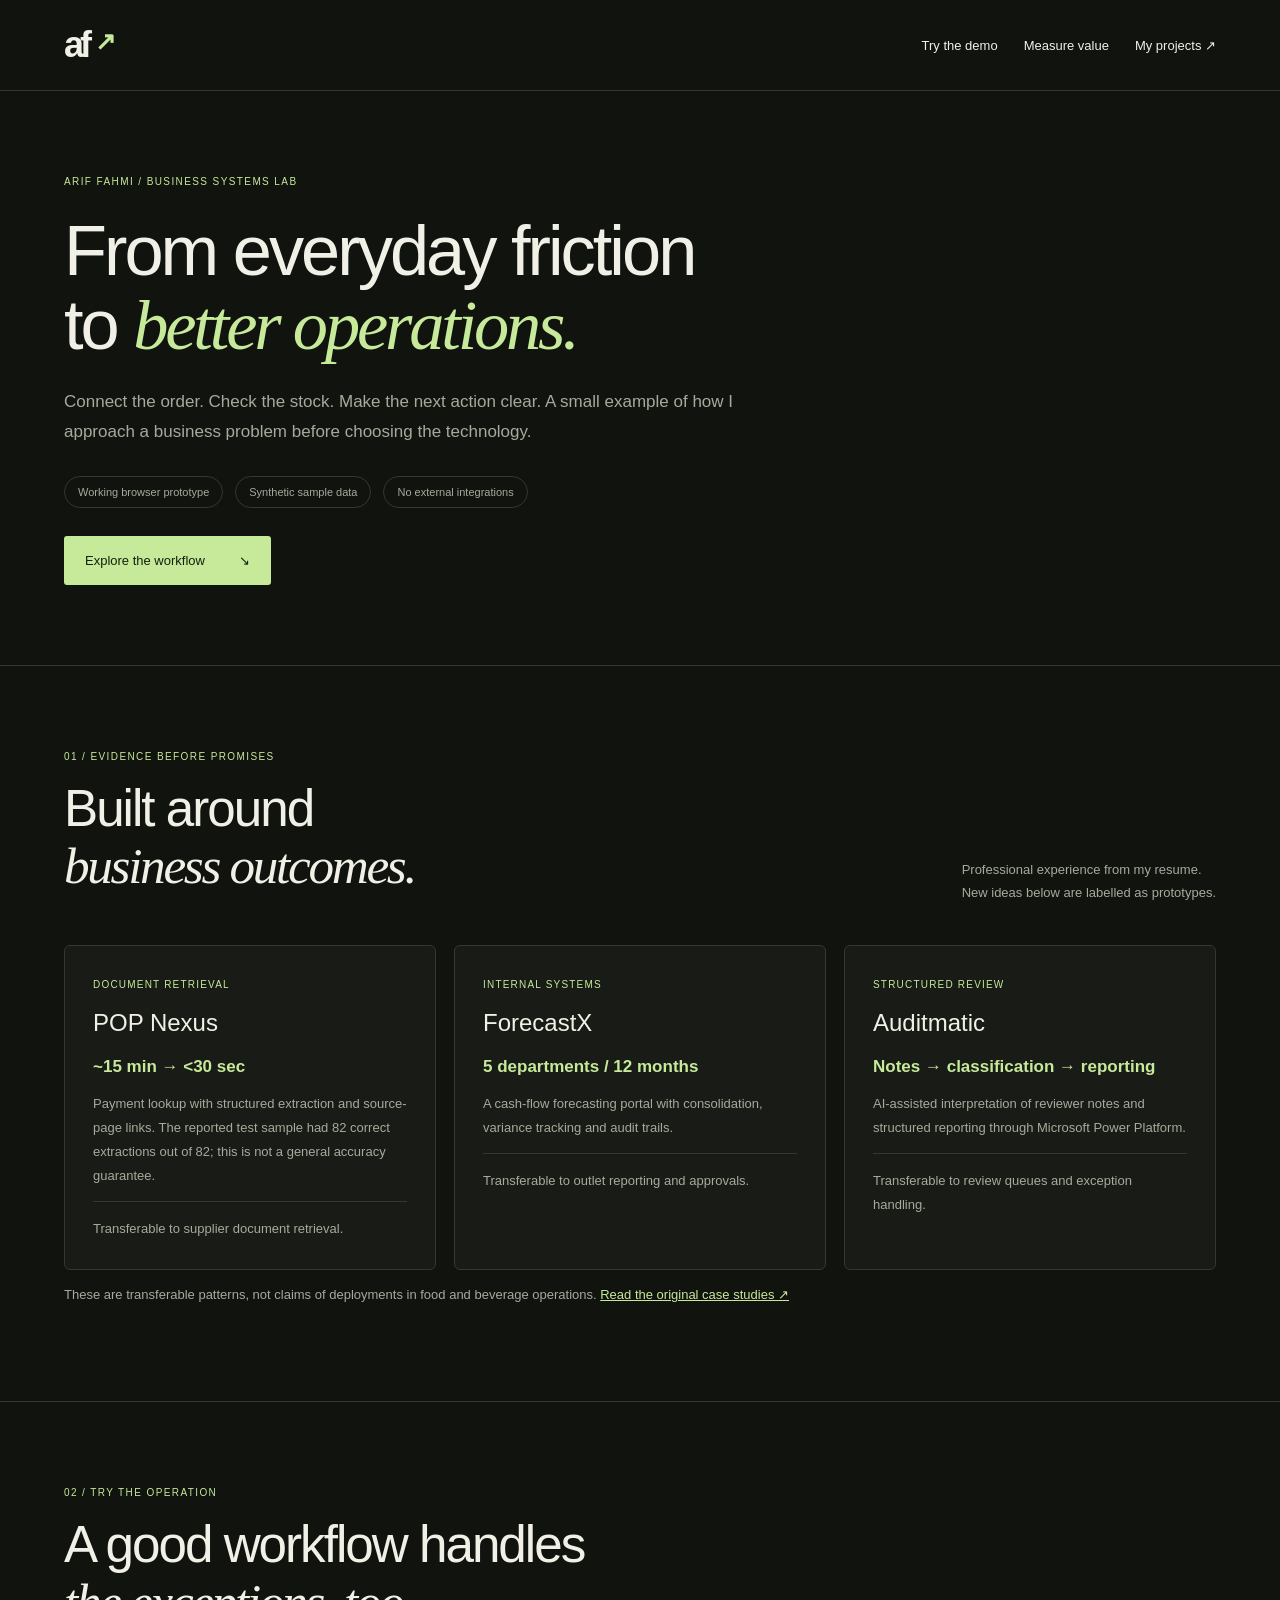
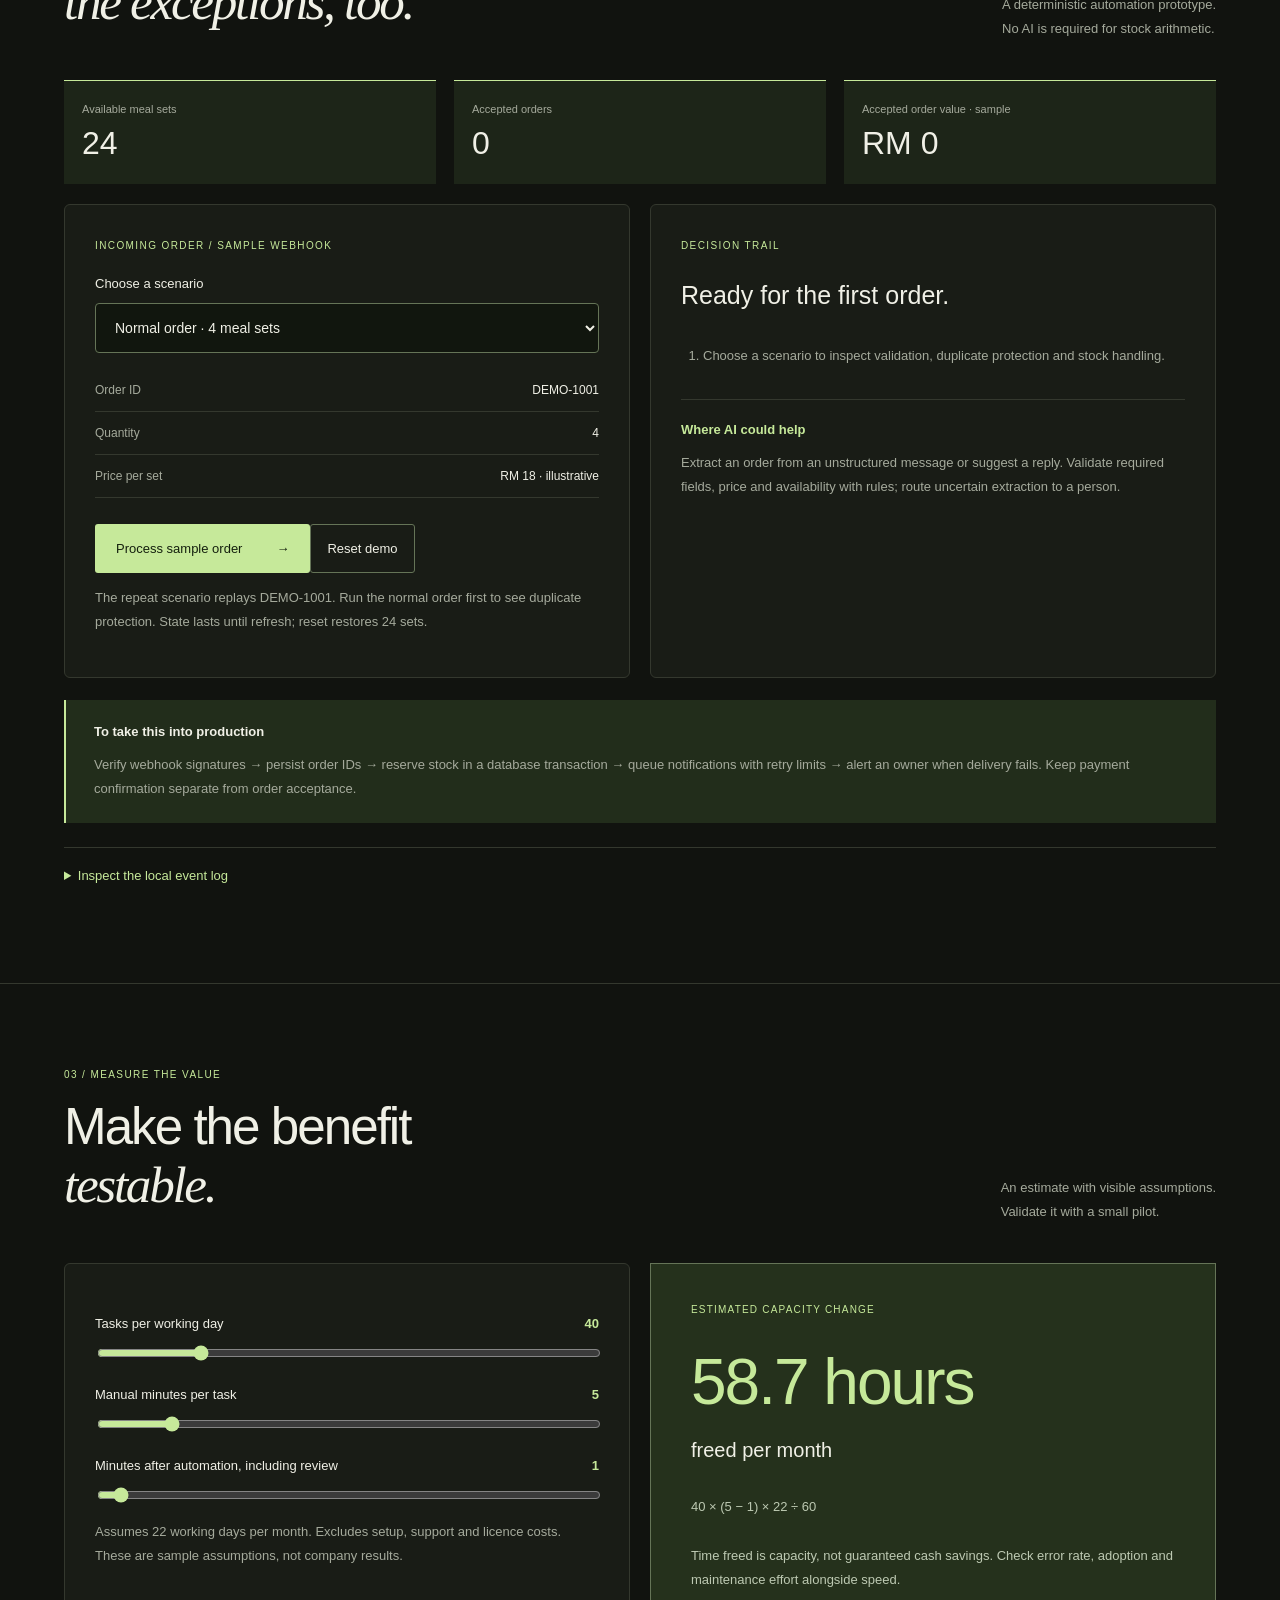
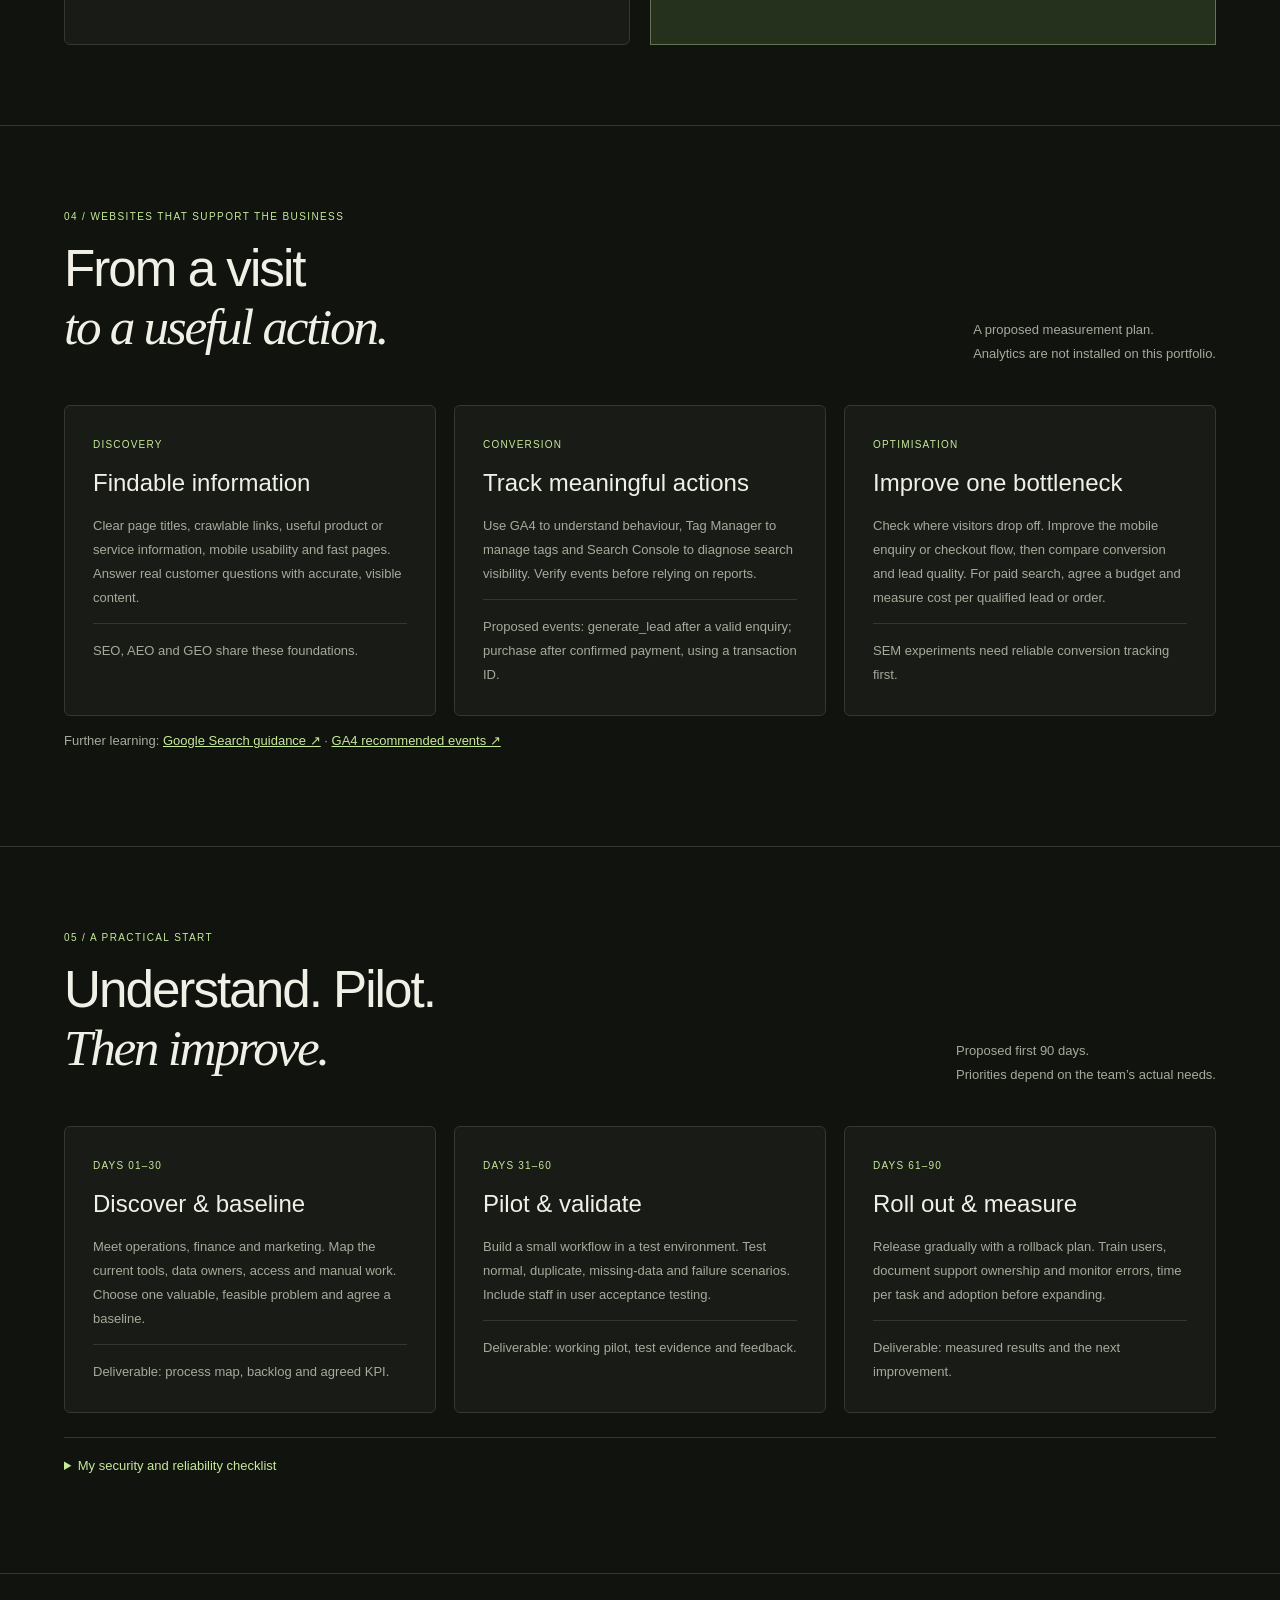
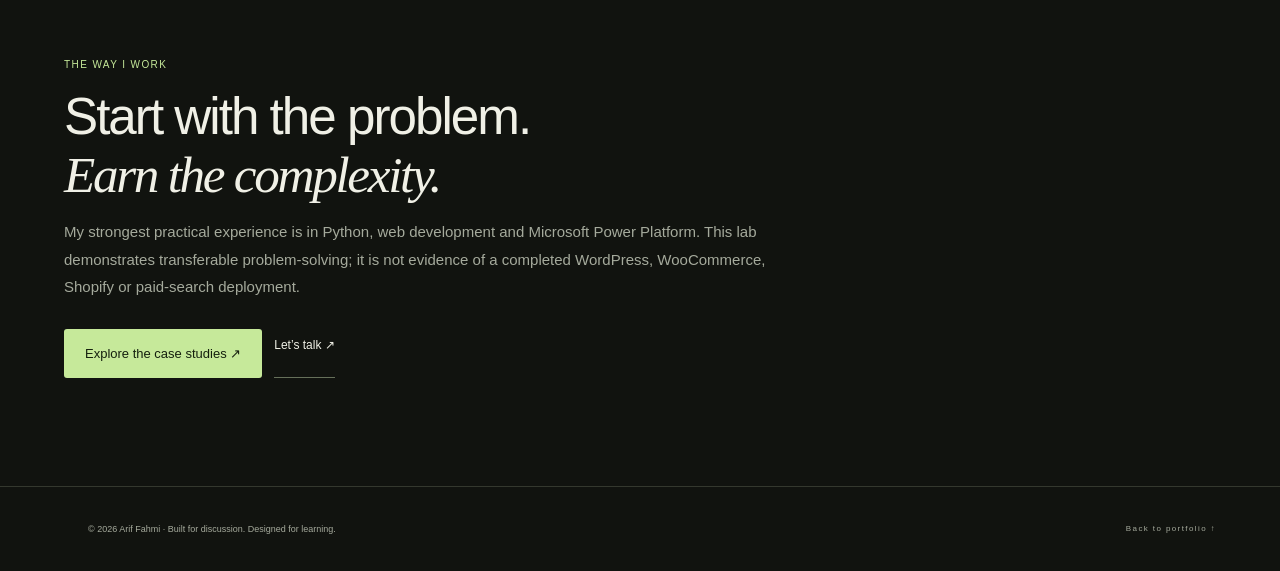
==== business.html @ a2419d07 "Add business systems lab and interview walkthrough Add a sample order-and-stock automation with dupl" ====
<!doctype html>
<html lang="en"><head><meta charset="utf-8"><meta name="viewport" content="width=device-width, initial-scale=1"><title>Business Systems Lab — Arif Fahmi</title><meta name="description" content="Explore Arif Fahmi’s approach to digital operations: an order automation prototype, measurable business value, website measurement and secure delivery."><meta name="theme-color" content="#11130f"><link rel="stylesheet" href="./styles.css"><link rel="stylesheet" href="./business.css"><script src="./business.js" defer></script></head>
<body class="business-page"><a class="skip-link" href="#main">Skip to content</a><header class="business-header"><a class="brand" href="./index.html" aria-label="Arif Fahmi portfolio">af<span>↗</span></a><nav aria-label="Business lab navigation"><a href="#demo">Try the demo</a><a href="#value">Measure value</a><a href="./index.html#work">My projects ↗</a></nav></header>
<main id="main"><section class="business-hero"><span class="eyebrow">ARIF FAHMI / BUSINESS SYSTEMS LAB</span><h1>From everyday friction<br>to <em>better operations.</em></h1><p>Connect the order. Check the stock. Make the next action clear. A small example of how I approach a business problem before choosing the technology.</p><div class="business-tags"><span>Working browser prototype</span><span>Synthetic sample data</span><span>No external integrations</span></div><a class="button primary" href="#demo">Explore the workflow <span>↘</span></a></section>
<section class="business-section" aria-labelledby="evidence-title"><div class="section-heading"><div><span class="eyebrow">01 / EVIDENCE BEFORE PROMISES</span><h2 id="evidence-title">Built around<br><em>business outcomes.</em></h2></div><p>Professional experience from my resume.<br>New ideas below are labelled as prototypes.</p></div><div class="evidence-grid"><article><span>DOCUMENT RETRIEVAL</span><h3>POP Nexus</h3><strong>~15 min → &lt;30 sec</strong><p>Payment lookup with structured extraction and source-page links. The reported test sample had 82 correct extractions out of 82; this is not a general accuracy guarantee.</p><small>Transferable to supplier document retrieval.</small></article><article><span>INTERNAL SYSTEMS</span><h3>ForecastX</h3><strong>5 departments / 12 months</strong><p>A cash-flow forecasting portal with consolidation, variance tracking and audit trails.</p><small>Transferable to outlet reporting and approvals.</small></article><article><span>STRUCTURED REVIEW</span><h3>Auditmatic</h3><strong>Notes → classification → reporting</strong><p>AI-assisted interpretation of reviewer notes and structured reporting through Microsoft Power Platform.</p><small>Transferable to review queues and exception handling.</small></article></div><p class="business-note">These are transferable patterns, not claims of deployments in food and beverage operations. <a href="./index.html#work">Read the original case studies ↗</a></p></section>
<section id="demo" class="business-section" aria-labelledby="demo-title"><div class="section-heading"><div><span class="eyebrow">02 / TRY THE OPERATION</span><h2 id="demo-title">A good workflow handles<br><em>the exceptions, too.</em></h2></div><p>A deterministic automation prototype.<br>No AI is required for stock arithmetic.</p></div><div class="ops-metrics"><div><span>Available meal sets</span><strong id="stock-count">24</strong></div><div><span>Accepted orders</span><strong id="order-count">0</strong></div><div><span>Accepted order value · sample</span><strong id="order-value">RM 0</strong></div></div>
<div class="ops-layout"><div class="ops-panel"><span class="eyebrow">INCOMING ORDER / SAMPLE WEBHOOK</span><label for="scenario">Choose a scenario</label><select id="scenario"><option value="standard">Normal order · 4 meal sets</option><option value="large">Insufficient stock · 30 meal sets</option><option value="repeat">Repeat the normal order · same order ID</option></select><dl class="order-preview"><div><dt>Order ID</dt><dd id="sample-id">DEMO-1001</dd></div><div><dt>Quantity</dt><dd id="sample-qty">4</dd></div><div><dt>Price per set</dt><dd>RM 18 · illustrative</dd></div></dl><button id="process-order" class="button primary">Process sample order <span>→</span></button><button id="reset-ops" class="secondary">Reset demo</button><p class="business-note">The repeat scenario replays DEMO-1001. Run the normal order first to see duplicate protection. State lasts until refresh; reset restores 24 sets.</p></div>
<div class="ops-panel"><span class="eyebrow">DECISION TRAIL</span><h3 id="ops-result" role="status">Ready for the first order.</h3><ol id="ops-log"><li>Choose a scenario to inspect validation, duplicate protection and stock handling.</li></ol><div class="ops-next"><strong>Where AI could help</strong><p>Extract an order from an unstructured message or suggest a reply. Validate required fields, price and availability with rules; route uncertain extraction to a person.</p></div></div></div><div class="production-strip"><b>To take this into production</b><p>Verify webhook signatures → persist order IDs → reserve stock in a database transaction → queue notifications with retry limits → alert an owner when delivery fails. Keep payment confirmation separate from order acceptance.</p></div>
<details class="business-details"><summary>Inspect the local event log</summary><p>These are custom demo events held in memory, not GA4 events. Nothing is sent to Google, a store or a customer.</p><pre id="event-log">No events yet.</pre></details></section>
<section class="business-section" id="value" aria-labelledby="value-title"><div class="section-heading"><div><span class="eyebrow">03 / MEASURE THE VALUE</span><h2 id="value-title">Make the benefit<br><em>testable.</em></h2></div><p>An estimate with visible assumptions.<br>Validate it with a small pilot.</p></div><div class="value-layout"><form id="value-form" class="ops-panel"><label for="tasks">Tasks per working day <output id="tasks-out">40</output></label><input id="tasks" type="range" min="1" max="200" value="40"><label for="before">Manual minutes per task <output id="before-out">5</output></label><input id="before" type="range" min="1" max="30" value="5"><label for="after">Minutes after automation, including review <output id="after-out">1</output></label><input id="after" type="range" min="0" max="30" value="1"><p class="business-note">Assumes 22 working days per month. Excludes setup, support and licence costs. These are sample assumptions, not company results.</p></form><div class="value-result" aria-live="polite"><span>ESTIMATED CAPACITY CHANGE</span><strong id="hours-saved">58.7 hours</strong><h3 id="value-caption">freed per month</h3><p id="value-formula">40 × (5 − 1) × 22 ÷ 60</p><p>Time freed is capacity, not guaranteed cash savings. Check error rate, adoption and maintenance effort alongside speed.</p></div></div></section>
<section class="business-section" aria-labelledby="web-title"><div class="section-heading"><div><span class="eyebrow">04 / WEBSITES THAT SUPPORT THE BUSINESS</span><h2 id="web-title">From a visit<br><em>to a useful action.</em></h2></div><p>A proposed measurement plan.<br>Analytics are not installed on this portfolio.</p></div><div class="evidence-grid"><article><span>DISCOVERY</span><h3>Findable information</h3><p>Clear page titles, crawlable links, useful product or service information, mobile usability and fast pages. Answer real customer questions with accurate, visible content.</p><small>SEO, AEO and GEO share these foundations.</small></article><article><span>CONVERSION</span><h3>Track meaningful actions</h3><p>Use GA4 to understand behaviour, Tag Manager to manage tags and Search Console to diagnose search visibility. Verify events before relying on reports.</p><small>Proposed events: generate_lead after a valid enquiry; purchase after confirmed payment, using a transaction ID.</small></article><article><span>OPTIMISATION</span><h3>Improve one bottleneck</h3><p>Check where visitors drop off. Improve the mobile enquiry or checkout flow, then compare conversion and lead quality. For paid search, agree a budget and measure cost per qualified lead or order.</p><small>SEM experiments need reliable conversion tracking first.</small></article></div><p class="business-note">Further learning: <a href="https://developers.google.com/search/docs/fundamentals/ai-optimization-guide" target="_blank" rel="noopener noreferrer">Google Search guidance ↗</a> · <a href="https://support.google.com/analytics/answer/9267735" target="_blank" rel="noopener noreferrer">GA4 recommended events ↗</a></p></section>
<section class="business-section" aria-labelledby="delivery-title"><div class="section-heading"><div><span class="eyebrow">05 / A PRACTICAL START</span><h2 id="delivery-title">Understand. Pilot.<br><em>Then improve.</em></h2></div><p>Proposed first 90 days.<br>Priorities depend on the team’s actual needs.</p></div><div class="evidence-grid roadmap"><article><span>DAYS 01–30</span><h3>Discover & baseline</h3><p>Meet operations, finance and marketing. Map the current tools, data owners, access and manual work. Choose one valuable, feasible problem and agree a baseline.</p><small>Deliverable: process map, backlog and agreed KPI.</small></article><article><span>DAYS 31–60</span><h3>Pilot & validate</h3><p>Build a small workflow in a test environment. Test normal, duplicate, missing-data and failure scenarios. Include staff in user acceptance testing.</p><small>Deliverable: working pilot, test evidence and feedback.</small></article><article><span>DAYS 61–90</span><h3>Roll out & measure</h3><p>Release gradually with a rollback plan. Train users, document support ownership and monitor errors, time per task and adoption before expanding.</p><small>Deliverable: measured results and the next improvement.</small></article></div><details class="business-details"><summary>My security and reliability checklist</summary><p>Least-privilege roles, MFA where supported, secrets kept on the server, input validation and minimal personal data collection. Define backup ownership and test restoration. Use staging, audit logs, monitoring, retry limits and a documented manual fallback.</p><p>This is a delivery approach; the browser prototype does not implement authentication, a live database, backups or an external notification service.</p></details></section>
<section class="business-section business-close"><span class="eyebrow">THE WAY I WORK</span><h2>Start with the problem.<br><em>Earn the complexity.</em></h2><p>My strongest practical experience is in Python, web development and Microsoft Power Platform. This lab demonstrates transferable problem-solving; it is not evidence of a completed WordPress, WooCommerce, Shopify or paid-search deployment.</p><div class="business-tags"><a class="button primary" href="./index.html#work">Explore the case studies ↗</a><a class="text-link" href="mailto:farif1280@gmail.com">Let’s talk ↗</a></div></section></main><footer><p>© 2026 Arif Fahmi · Built for discussion. Designed for learning.</p><a href="./index.html">Back to portfolio ↑</a></footer><noscript><p class="business-note">Enable JavaScript to run the sample order automation and savings calculator. All project evidence and delivery plans remain readable.</p></noscript></body></html>
---- styles.css ----
:root{--bg:#11130f;--panel:#191c16;--ink:#f0f0e6;--muted:#a5aa9c;--line:#34382e;--accent:#c6e99a;--serif:Georgia,'Times New Roman',serif;--sans:Arial,Helvetica,sans-serif}*{box-sizing:border-box}html{scroll-behavior:smooth;scroll-padding-top:100px}body{margin:0;background:var(--bg);color:var(--ink);font-family:var(--sans);-webkit-font-smoothing:antialiased}body.modal-open{overflow:hidden}::selection{background:var(--accent);color:var(--bg)}button,a{-webkit-tap-highlight-color:transparent}a{color:inherit;text-decoration:none}button{font:inherit;cursor:pointer}button:disabled{cursor:wait}button:focus-visible,a:focus-visible{outline:2px solid var(--accent);outline-offset:6px}button{color:inherit}button,a{touch-action:manipulation}.skip-link{position:fixed;top:-80px;left:20px;background:var(--accent);color:var(--bg);padding:15px;z-index:100}.skip-link:focus{top:12px}.reading-progress{position:fixed;left:0;top:0;height:2px;width:0;background:var(--accent);z-index:50}.header{height:94px;max-width:1600px;margin:auto;padding:0 5%;display:flex;align-items:center;justify-content:space-between;border-bottom:1px solid var(--line);position:relative;z-index:20;background:var(--bg)}.brand{font-size:36px;font-weight:800;letter-spacing:-4px;display:inline-flex;align-items:center}.brand span{font-size:25px;color:var(--accent);letter-spacing:-1px;padding:0 0 8px 7px}.desktop-nav{display:flex;gap:37px;margin-left:48px;font-size:13px}.desktop-nav a{color:#c7cabc;transition:color .2s}.desktop-nav a:hover{color:var(--accent)}.desktop-nav span{font-size:9px;vertical-align:super;margin-left:3px;color:var(--accent)}.header-contact{font-size:13px;border:1px solid #555b4c;border-radius:30px;padding:13px 20px}.header-contact span{margin-left:20px}.menu-toggle,.mobile-nav{display:none}.hero{position:relative;max-width:1600px;margin:auto;min-height:790px;overflow:hidden;padding:30px 5% 0}.hero-top{display:flex;justify-content:space-between;position:relative;z-index:2}.eyebrow,.edition,.hero-bottom,.orbit-caption,.orbit-label,.timeline-date,.demo-header,.demo-disclaimer,.work-note,.location,footer>a:last-child,.work-count{font-family:var(--sans);font-size:10px;font-weight:500;letter-spacing:1.4px;line-height:1.6}.eyebrow{color:var(--accent);display:inline-flex;align-items:center;gap:9px}.status-dot{display:inline-block;width:6px;height:6px;flex-shrink:0;border-radius:50%;background:var(--accent);box-shadow:0 0 10px #c6e99a55}.edition{color:var(--muted)}.hero-copy{position:relative;padding:67px 0 81px;z-index:2;width:60%;pointer-events:none}.hero-copy a{pointer-events:auto}.intro{font-size:15px;color:#c9cdbf;margin:0 0 24px}.hero h1{font-size:clamp(66px,7.6vw,112px);line-height:.98;letter-spacing:-6.5px;font-weight:500;margin:0}h1 em,h2 em{font-family:var(--serif);font-weight:400;letter-spacing:-.045em}h1 em{color:var(--accent)}.title-dot{color:var(--accent)}.hero-description{max-width:340px;color:var(--muted);font-size:15px;line-height:1.8;margin:27px 0 28px}.hero-actions{display:flex;align-items:center;gap:26px}.button{display:inline-flex;justify-content:space-between;align-items:center;gap:34px;border-radius:3px;padding:17px 21px;font-size:13px;border:0;font-weight:500;transition:background .2s,transform .2s}.primary{background:var(--accent);color:#15200e}.primary:hover{background:#d9f9b2;transform:translateY(-2px)}.text-link{font-size:12px;padding:9px 0;border-bottom:1px solid #66705a;display:inline-flex;gap:15px}.text-link:hover{color:var(--accent)}.orbital-stage{position:absolute;top:90px;right:-4%;width:65%;height:650px;z-index:1;background:radial-gradient(ellipse at 57% 49%,#86a25a0d 0%,transparent 64%)}#orbital{width:100%;height:100%;display:block}.orbit-label{position:absolute;font-size:8px;letter-spacing:1.4px;padding:7px 10px;color:#b7c6a4;background:#11130fd9;border:1px solid #48523d;border-radius:2px;display:flex;gap:8px;align-items:center}.orbit-label i{width:4px;height:4px;border-radius:50%;background:var(--accent)}.label-one{top:26%;right:19%}.label-two{bottom:20%;left:22%}.orbital-cross{position:absolute;color:#5d6d4d;font-size:20px;font-weight:300}.cross-one{right:21%;bottom:26%}.cross-two{left:26%;top:15%}.orbit-caption{position:absolute;bottom:36px;right:17%;color:#747d6a;display:flex;gap:40px;font-size:8px}.hero-bottom{position:relative;z-index:2;border-top:1px solid var(--line);padding:23px 0;display:flex;align-items:center;justify-content:space-between;color:var(--muted);font-size:9px;letter-spacing:1.1px}.hero-bottom a{color:var(--ink)}.hero-bottom a span{margin-left:12px;color:var(--accent)}.small-arrow{color:var(--accent);padding-left:13px}.credibility{border-block:1px solid var(--line);background:#191c15;display:grid;grid-template-columns:1fr 1.1fr 1.2fr 1fr;align-items:center;gap:40px;padding:33px 5%;max-width:1600px;margin:auto}.credibility p{font-size:12px;line-height:1.7;margin:0;color:#e4e8da}.credibility p span{color:var(--muted)}.credibility strong{font-size:24px;letter-spacing:-.9px;font-weight:500;display:block}.credibility small{font-size:14px;color:var(--accent)}.credibility div>span{display:block;font-size:10px;color:var(--muted);margin-top:10px}.section{max-width:1600px;margin:auto;padding:110px 5%}.section-heading{display:flex;align-items:flex-end;justify-content:space-between;margin-bottom:39px}.section h2{font-size:clamp(44px,4.5vw,65px);font-weight:400;letter-spacing:-2.8px;line-height:1.08;margin:24px 0 0}.section-heading p{color:var(--muted);font-size:13px;line-height:1.8;max-width:350px;margin-bottom:5px}.work-toolbar{display:flex;align-items:center;justify-content:space-between;margin:0 0 28px}.filters{display:flex;gap:8px;flex-wrap:wrap}.filters button{font-size:11px;color:var(--muted);padding:10px 17px;background:transparent;border:1px solid var(--line);border-radius:30px;transition:background .2s}.filters button:hover{border-color:var(--accent);color:var(--ink)}.filters button.active{background:var(--ink);color:var(--bg);border-color:var(--ink)}.filters button span{font-size:9px;margin-left:8px}.work-count{color:var(--muted);font-size:9px}.project-grid{display:grid;grid-template-columns:repeat(3,minmax(0,1fr));gap:44px 25px}.project-card{border:0;padding:0;background:transparent;text-align:left;width:100%;display:block;transition:transform .3s}.project-card:hover{transform:translateY(-5px)}.project-visual{position:relative;height:265px;overflow:hidden;background:#222a1c;border:1px solid #39412e;border-radius:5px}.project-card:hover .project-visual{border-color:#839965}.visual-topline{position:absolute;top:18px;left:18px;right:18px;display:flex;justify-content:space-between;align-items:center;z-index:1;color:#89977b;font-size:7px;letter-spacing:1.5px}.visual-topline span:last-child{font-size:14px}.visual-caption{position:absolute;bottom:14px;left:18px;right:18px;font-size:7px;color:#7f8a71;letter-spacing:1px;display:flex;justify-content:space-between}.project-meta{display:flex;justify-content:space-between;font-size:8px;letter-spacing:1.2px;color:var(--muted);margin-top:21px}.project-title-row{display:flex;justify-content:space-between;align-items:center}.project-title-row h3{font-size:26px;letter-spacing:-.9px;font-weight:400;margin:12px 0 7px}.project-title-row>span{border:1px solid var(--line);width:30px;height:30px;display:grid;place-items:center;border-radius:50%;font-size:16px;transition:all .2s}.project-card:hover .project-title-row>span{background:var(--accent);color:var(--bg);border-color:var(--accent)}.project-card p{color:var(--muted);font-size:12px;line-height:1.6;margin:0}.project-tags{display:flex;gap:7px;flex-wrap:wrap;margin-top:15px}.project-tags span{border:1px solid var(--line);padding:5px 8px;font-size:8px;color:#bdc3b3;border-radius:3px}.work-note{font-size:9px;letter-spacing:.2px;color:#919887;line-height:1.8;margin:32px 0 0;max-width:730px}.nexus-art{position:absolute;inset:45px 23px 33px;display:flex;flex-direction:column;justify-content:center;transform:rotate(-5deg);transition:transform .4s}.project-card:hover .nexus-art{transform:rotate(0)}.search-chip{background:#323d29;color:#e3edcf;font-size:10px;padding:15px;border:1px solid #596647;box-shadow:0 12px 40px #0004;border-radius:4px;position:relative;z-index:2}.search-chip span{float:right;color:var(--accent)}.document-stack{height:88px;margin:9px 20px 0;background:#c7d4b2;color:#293321;padding:15px;border-radius:3px;box-shadow:7px 7px 0 #566645,14px 14px 0 #3a482f;font-size:8px}.document-stack b{font-size:12px;display:block;margin:0 0 13px}.document-lines{display:flex;gap:6px}.document-lines i{height:3px;background:#859574;display:block;width:30%}.found-badge{align-self:flex-end;background:var(--accent);color:#26331c;border-radius:20px;font-size:8px;padding:8px 11px;position:relative;z-index:2;margin:4px 4px 0}.visual-forecast{background:#24262e;border-color:#3a3e48}.visual-forecast .visual-topline,.visual-forecast .visual-caption{color:#a1a9bd}.forecast-art{position:absolute;inset:57px 24px 40px;border:1px solid #4b5165;background:#282d38;border-radius:5px;padding:17px;transform:rotate(3deg);box-shadow:0 18px 30px #0004}.chart-heading{display:flex;justify-content:space-between;align-items:center;color:#d0d8ea;font-size:9px}.chart-heading b{font-size:22px;font-weight:400}.chart-heading span{color:#b4c3eb;font-size:7px;background:#3b455c;padding:5px}.chart{width:100%;height:85px;margin-top:9px;overflow:visible}.chart-grid{stroke:#485066;stroke-width:.6}.chart-line{stroke:#b4c6f6;stroke-width:2;fill:none;stroke-dasharray:400;stroke-dashoffset:0}.chart-area{fill:#9bb6f219}.chart-axis{display:flex;justify-content:space-between;color:#9ca7bc;font-size:6px;letter-spacing:1px}.visual-audit{background:#30271e;border-color:#4a3d30}.visual-audit .visual-topline,.visual-audit .visual-caption{color:#bcaa91}.audit-art{position:absolute;inset:58px 30px 38px;border:1px solid #705b42;border-radius:4px;transform:rotate(-3deg);background:#3b3024;padding:16px;box-shadow:0 18px 30px #0004}.audit-art>span{font-size:8px;color:#c3ad8e;letter-spacing:1px}.audit-item{display:flex;align-items:center;justify-content:space-between;border-bottom:1px solid #65533e;font-size:8px;padding:12px 0;color:#e2cdb1}.audit-item:last-child{border-bottom:0}.audit-item b{font-weight:400;font-size:7px;color:#c9e4a5;background:#465035;padding:5px}.visual-email{background:#1d2b2a;border-color:#304743}.email-art{position:absolute;inset:0;display:flex;align-items:center;justify-content:center;gap:15px}.email-art b{display:grid;place-items:center;width:64px;height:64px;background:#2e4541;border:1px solid #597c73;border-radius:12px;font-size:27px;font-weight:400;color:#bdddd0}.email-art>span{color:#7da793;font-size:20px}.email-art b:last-child{background:#8ba699;color:#1c3328}.visual-threat{background:#29232c;border-color:#45384d}.visual-threat .visual-topline,.visual-threat .visual-caption{color:#b49abe}.radar{position:absolute;inset:50%;width:150px;height:150px;margin:-75px;border:1px solid #786081;border-radius:50%;background:repeating-radial-gradient(circle,transparent 0 23px,#66516f66 24px 25px),linear-gradient(90deg,transparent 49.5%,#66516f88 50%,transparent 50.5%),linear-gradient(0deg,transparent 49.5%,#66516f88 50%,transparent 50.5%)}.radar:before{content:'';position:absolute;inset:0;border-radius:50%;background:conic-gradient(from 30deg,transparent 0 260deg,#bb91cf44 360deg);animation:radar 9s linear infinite}.radar i{position:absolute;width:6px;height:6px;border-radius:50%;background:#d2b3e2;box-shadow:0 0 14px #cca7df;top:28%;left:63%}.radar i:nth-child(2){top:64%;left:35%;width:4px;height:4px}.radar-label{position:absolute;right:25px;bottom:48px;background:#47354e;border:1px solid #81658e;padding:7px 10px;font-size:7px;color:#e0c4ec;border-radius:20px}.visual-lab{background:#282925;border-color:#44473b}.terminal-art{position:absolute;inset:58px 24px 38px;background:#171c14;border:1px solid #596348;border-radius:5px;padding:15px;transform:rotate(3deg);font-family:monospace;font-size:9px;line-height:2.1;color:#bac5a9;box-shadow:0 15px 30px #0004}.terminal-dots{letter-spacing:4px;color:#748362;font-size:8px;border-bottom:1px solid #39432e;padding-bottom:7px;margin-bottom:8px}.terminal-art b{font-weight:400;color:var(--accent)}.terminal-cursor{display:inline-block;background:var(--accent);width:6px;height:10px;vertical-align:middle}.about{border-block:1px solid var(--line);display:grid;grid-template-columns:1.1fr 1fr;gap:12%;background:linear-gradient(140deg,#191c15,transparent 70%)}.about-intro h2{margin-bottom:28px}.about-intro>p{max-width:430px;font-size:14px;line-height:1.9;color:var(--muted)}.about-intro .motto{font-family:var(--serif);font-size:29px;font-style:italic;color:var(--accent);margin:28px 0}.motto span{display:block;font:8px var(--sans);letter-spacing:1.7px;color:var(--muted);margin-top:7px}.about-detail{padding-top:12px}.timeline{border-left:1px solid #48503e;padding-left:27px}.timeline article{position:relative;padding-bottom:28px}.timeline article:last-child{padding-bottom:5px}.timeline article:before{content:'';position:absolute;top:5px;left:-31px;width:7px;height:7px;border-radius:50%;background:var(--accent);box-shadow:0 0 0 5px #1b1e17}.timeline-date{font-size:9px;color:var(--accent);letter-spacing:1.2px}.timeline h3{font-size:18px;letter-spacing:-.4px;font-weight:400;margin:10px 0}.timeline p{font-size:12px;color:var(--muted);line-height:1.8;margin:0}.timeline .timeline-description{font-size:11px;color:#89917e;margin-top:8px}.mini-stats{display:flex;gap:24px;margin-top:15px;color:var(--muted);font-size:9px}.mini-stats b{font-size:22px;font-weight:400;color:var(--ink);margin-right:6px}.skills-block{margin-top:28px;padding-top:25px;border-top:1px solid var(--line)}.skills-block .eyebrow{font-size:9px;color:var(--muted)}.skill-tags{display:flex;flex-wrap:wrap;gap:8px;margin-top:17px}.skill-tags span{font-size:11px;padding:9px 12px;border:1px solid #424a36;border-radius:3px;color:#c9d2bc}.playground{display:grid;grid-template-columns:1.2fr 1fr;gap:9%;align-items:center}.playground h2{font-size:clamp(42px,4vw,60px)}.playground-copy>p{font-size:13px;color:var(--muted);line-height:1.9;margin:25px 0}.demo-disclaimer{display:block;letter-spacing:.2px;font-size:9px;color:#929b86;margin-top:15px}.workflow-demo{border:1px solid #424b35;border-radius:6px;overflow:hidden;background:#191e15;box-shadow:0 30px 70px #0002}.demo-header{display:flex;justify-content:space-between;gap:10px;border-bottom:1px solid var(--line);padding:19px;font-size:8px;letter-spacing:1px;color:#b9c5aa}.demo-header>span:first-child{display:flex;align-items:center;gap:9px}.demo-header>span:last-child{color:#9cae88;font-size:7px}.flow-steps{padding:24px 27px}.flow-step{display:flex;gap:16px;align-items:center;transition:all .3s;border:1px solid #3d4732;background:#20271a;border-radius:4px;padding:17px}.step-icon{font-size:21px;color:#94a77f}.flow-step strong{font-size:12px;font-weight:400;display:block}.flow-step small{display:block;font-size:9px;color:#98a58a;margin-top:7px}.step-state{margin-left:auto;font-size:9px;color:#708160}.flow-connector{height:22px;margin-left:28px;border-left:1px dashed #60714e}.flow-step.running{border-color:var(--accent);box-shadow:0 0 18px #c6e99a18}.flow-step.complete .step-state{color:var(--accent);font-size:15px}.flow-step.complete{background:#2c3821}.demo-log{min-height:52px;border-top:1px solid var(--line);padding:18px 20px;font-size:10px;color:#b1c59d;background:#1c2317;line-height:1.6}.contact{background:var(--accent);color:#1b2814;padding-top:60px;padding-bottom:55px}.contact-top{display:flex;justify-content:space-between}.contact .eyebrow{color:#314822}.contact .status-dot{background:#3a6322}.contact .location{font-size:8px;color:#496633}.contact h2{font-size:clamp(46px,6.7vw,100px);letter-spacing:-5px;margin:46px 0 44px;line-height:1.04}.contact-bottom{border-top:1px solid #829c62;display:flex;justify-content:space-between;align-items:flex-end;padding-top:28px}.email-link{font-size:23px;letter-spacing:-.6px;display:block}.email-link span{margin-left:25px}.copy-email{padding:0;margin-top:14px;color:#405932;background:transparent;border:0;font-size:10px}.copy-email span{margin-left:10px}.copy-status{font-size:10px;display:inline;margin-left:12px}.social-links{display:flex;gap:30px;font-size:11px}.social-links a:hover{text-decoration:underline;text-underline-offset:5px}footer{max-width:1600px;margin:auto;padding:32px 5%;display:flex;justify-content:space-between;align-items:center;gap:20px}footer .brand{font-size:30px}footer p{font-size:9px;color:var(--muted);margin-right:auto;margin-left:24px}footer button{font-size:9px;background:transparent;color:var(--muted);border:1px solid var(--line);border-radius:25px;padding:9px 12px}footer button span{color:var(--accent);margin-left:10px}footer>a:last-child{font-size:8px;color:var(--muted);margin-left:20px}dialog{width:min(790px,calc(100% - 32px));max-height:88dvh;overflow:auto;border:1px solid #556047;border-radius:8px;background:#191d15;color:var(--ink);padding:30px 36px;box-shadow:0 30px 100px #0009}dialog::backdrop{background:#080b08d9;backdrop-filter:blur(8px)}.dialog-top{display:flex;justify-content:space-between;align-items:center;margin-bottom:30px}.dialog-top button{background:transparent;border:1px solid var(--line);border-radius:25px;padding:8px 14px;font-size:11px}.dialog-context{font-size:9px;letter-spacing:1.4px;color:var(--muted)}#dialog-title{font-size:50px;font-weight:400;letter-spacing:-2px;margin:12px 0 16px}.dialog-summary{font-size:16px;line-height:1.8;color:#bdc7af}.dialog-result{padding:20px 23px;background:#2c3920;border:1px solid #4c6039;border-radius:4px;margin:25px 0}.dialog-result strong{font-size:28px;font-weight:400;color:var(--accent);display:block}.dialog-result span{font-size:10px;color:#afc39a;display:block;margin-top:8px}.dialog-section{margin-top:25px}.dialog-section h3{font-size:10px;letter-spacing:1.4px;text-transform:uppercase;color:var(--accent)}.dialog-section p{font-size:13px;line-height:1.85;color:#b7c1ab}.dialog-note{font-size:10px;line-height:1.8;color:#929e85;margin-top:22px}.dialog-footer{margin-top:30px;padding-top:23px;border-top:1px solid var(--line);display:flex;justify-content:space-between;gap:20px;font-size:11px;line-height:1.8;color:var(--muted)}.dialog-footer a{color:var(--accent);white-space:nowrap}.noscript{padding:25px;color:var(--accent)}.reveal{opacity:0;transform:translateY(20px);transition:opacity .75s,transform .75s}.reveal.is-visible{opacity:1;transform:none}.reduce-motion *{animation:none!important;transition:none!important;scroll-behavior:auto!important}.reduce-motion{scroll-behavior:auto}.reduce-motion .reveal{opacity:1;transform:none}@keyframes radar{to{transform:rotate(360deg)}}
@media(min-width:1601px){.hero h1{font-size:120px}.hero{min-height:850px}.orbital-stage{height:700px}.hero-copy{padding-bottom:100px}}
@media(max-width:1100px){.hero{min-height:auto}.hero-copy{width:64%;padding-top:65px}.hero h1{letter-spacing:-5px;font-size:88px}.orbital-stage{right:-15%;top:110px;width:75%;height:570px}.label-two{left:35%;bottom:16%}.label-one{right:25%}.orbit-caption{right:26%;bottom:30px;gap:20px}.hero-bottom{font-size:8px}.hero-bottom>span:nth-child(2){display:none}.credibility{gap:25px}.credibility strong{font-size:21px}.project-visual{height:230px}.project-grid{gap:36px 18px}.nexus-art{inset:40px 16px 30px}.forecast-art{inset:50px 16px 30px;padding:13px}.audit-art{inset:46px 19px 29px;padding:12px}.terminal-art{inset:50px 14px 30px;font-size:8px}.section{padding-top:85px;padding-bottom:85px}.about{gap:7%}.playground{gap:6%}.flow-steps{padding:22px 18px}.flow-step{padding:14px 12px;gap:10px}.contact h2{letter-spacing:-3.5px}.contact{padding-top:55px;padding-bottom:45px}}
@media(max-width:760px){html{scroll-padding-top:25px}.header{height:76px;padding-inline:6%}.desktop-nav,.header-contact{display:none}.menu-toggle{display:flex;gap:22px;background:transparent;border:1px solid var(--line);padding:10px 16px;border-radius:30px;font-size:11px;align-items:center}.menu-toggle span{color:var(--accent);font-size:17px}.mobile-nav:not([hidden]){display:flex;position:absolute;top:76px;width:100%;z-index:30;background:#1d2317;flex-direction:column;padding:20px 6%;border-bottom:1px solid var(--line);gap:0}.mobile-nav a{padding:15px 0;font-size:18px;border-bottom:1px solid #343d2b}.hero{padding:25px 6% 0}.hero-top .eyebrow{font-size:7px;letter-spacing:1px}.edition{font-size:7px}.hero-copy{width:100%;padding:42px 0 0}.intro{font-size:13px;margin-bottom:22px}.hero h1{font-size:clamp(63px,13.6vw,95px);letter-spacing:-4px;line-height:1.01}.hero-description{font-size:13px;width:80%;max-width:320px;margin-top:23px;margin-bottom:25px}.hero-actions{gap:22px}.button{font-size:11px;padding:16px 17px;gap:26px}.text-link{font-size:10px;gap:10px}.orbital-stage{position:relative;top:auto;right:auto;margin:-45px -22% -20px 10%;width:112%;height:370px;pointer-events:none}.orbit-label{font-size:6px;padding:6px 8px}.label-one{top:28%;right:22%}.label-two{bottom:23%;left:15%}.orbit-caption{font-size:6px;right:25%;bottom:30px}.cross-one{bottom:21%;right:22%}.hero-bottom{padding:20px 0;font-size:7px;letter-spacing:.7px;gap:15px}.hero-bottom a span{margin-left:6px}.credibility{grid-template-columns:1fr 1fr;padding:29px 6%;gap:30px 20px}.credibility p{font-size:11px}.credibility strong{font-size:22px}.credibility div>span{font-size:9px;line-height:1.6;margin-top:7px}.section{padding:65px 6%}.section-heading{display:block;margin-bottom:26px}.section h2{font-size:43px;letter-spacing:-2px;margin-top:17px}.eyebrow{font-size:8px;letter-spacing:1.2px}.section-heading p{font-size:12px;margin-top:22px}.work-toolbar{align-items:flex-end;gap:12px}.filters{gap:6px}.filters button{font-size:9px;padding:9px 12px}.work-count{display:none}.project-grid{grid-template-columns:repeat(2,minmax(0,1fr));gap:30px 16px}.project-visual{height:220px}.project-title-row h3{font-size:21px}.project-meta{font-size:6px;letter-spacing:.5px;margin-top:16px}.project-card p{font-size:10px}.project-tags span{font-size:7px;padding:4px 6px}.project-tags{gap:4px;margin-top:12px}.project-title-row>span{width:25px;height:25px;font-size:14px}.work-note{font-size:8px;margin-top:25px}.about{display:block}.about-intro>p{font-size:13px;max-width:none}.about-detail{margin-top:45px}.timeline h3{font-size:17px}.mini-stats{gap:30px}.skills-block{margin-top:25px}.skill-tags span{font-size:10px;padding:9px 11px}.playground{display:block}.playground-copy>p{font-size:12px}.workflow-demo{margin-top:32px}.flow-steps{padding:24px}.flow-step{padding:18px;gap:15px}.flow-step strong{font-size:12px}.demo-header{font-size:8px}.demo-disclaimer{font-size:8px}.contact-top .location{display:none}.contact h2{font-size:clamp(41px,8.7vw,62px);letter-spacing:-2.5px;line-height:1.13;margin:30px 0}.contact-bottom{display:block;padding-top:23px}.email-link{font-size:21px}.social-links{margin-top:30px;gap:27px;font-size:10px}.contact{padding-top:38px;padding-bottom:38px}.copy-email{font-size:9px}footer{padding:25px 6%;flex-wrap:wrap;gap:18px}footer p{margin-left:10px;font-size:8px}footer button{font-size:8px}footer>a:last-child{margin-left:auto;font-size:7px}dialog{padding:24px 22px}.dialog-top{margin-bottom:25px}#dialog-title{font-size:39px}.dialog-summary{font-size:14px}.dialog-result strong{font-size:24px}.dialog-footer{display:block;font-size:10px}.dialog-footer a{display:block;margin-top:12px}.dialog-section p{font-size:12px}}
@media(max-width:480px){.project-grid{grid-template-columns:1fr;gap:33px}.project-visual{height:280px}.project-meta{font-size:8px;letter-spacing:.8px}.project-title-row h3{font-size:26px}.project-card p{font-size:12px}.project-tags span{font-size:8px;padding:5px 8px}.nexus-art{inset:55px 30px 40px}.forecast-art{inset:58px 28px 40px;padding:18px}.chart{height:92px}.audit-art{inset:60px 34px 40px;padding:17px}.audit-item{padding:13px 0;font-size:9px}.terminal-art{inset:58px 30px 40px;font-size:10px;padding:18px}.visual-topline{font-size:8px}.visual-caption{font-size:8px}.project-title-row>span{width:30px;height:30px}.hero-actions{gap:18px}.hero h1{font-size:64px}.orbital-stage{height:340px;margin-top:-25px}.hero-top .eyebrow{font-size:6.5px;letter-spacing:.75px}.edition{font-size:6px}.hero-bottom{font-size:6.5px}.section h2{font-size:40px}.contact h2{font-size:41px}.email-link{font-size:20px}footer p{max-width:210px;line-height:1.8;margin-right:0}}
@media(prefers-reduced-motion:reduce){html{scroll-behavior:auto}*,*:before,*:after{animation:none!important;transition:none!important}.reveal{opacity:1;transform:none}}
/* Intelligence lab and project extensions */
.signal-lab{border-top:1px solid var(--line);background:radial-gradient(ellipse at 85% 20%,#2b382333,transparent 60%)}.lab-feature-strip{display:flex;align-items:center;gap:20px;font-size:9px;letter-spacing:1px;color:#b3bfa7;margin-bottom:30px;padding:18px 0;border-block:1px solid var(--line)}.lab-feature-strip b{font-size:8px;color:var(--accent);margin-left:auto;font-weight:400}.signal-grid{display:grid;grid-template-columns:1.15fr 1fr;gap:20px}.signal-input-panel,.signal-result-panel{border:1px solid #414e34;border-radius:6px;padding:27px;background:#1b2216;min-width:0}.panel-heading{display:flex;justify-content:space-between;align-items:center;gap:12px;margin-bottom:24px}.lab-chip{border:1px solid #526740;color:#bdcfae;border-radius:20px;padding:5px 9px;font-size:7px;letter-spacing:.7px}.signal-input-panel>label:first-of-type{font-size:17px;display:block;margin-bottom:15px}.signal-input-panel textarea{resize:vertical;width:100%;min-height:142px;max-height:350px;border:1px solid #495b36;border-radius:4px;background:#10160c;color:var(--ink);font:13px/1.8 var(--sans);padding:15px}.signal-input-panel textarea:focus-visible{outline:2px solid var(--accent);outline-offset:2px}.input-meta{display:flex;justify-content:space-between;gap:10px;font-size:9px;color:var(--muted);margin:9px 0 16px}.sample-buttons{display:flex;gap:8px;flex-wrap:wrap}.sample-buttons button{padding:8px 10px;background:transparent;border:1px solid #465638;border-radius:3px;color:#c1cdb6;font-size:9px}.sample-buttons button:hover{border-color:var(--accent)}.auto-label{display:flex;align-items:flex-start;gap:9px;font-size:10px;line-height:1.7;color:#bac7ad;margin:24px 0 18px}.auto-label input{accent-color:var(--accent);margin-top:3px}.lab-actions{display:flex;gap:15px;align-items:center}.lab-input-status{font-size:10px;color:var(--accent);line-height:1.8;max-width:190px}.signal-result-panel{display:flex;flex-direction:column;background:radial-gradient(ellipse at 50% 20%,#3a4a2c55,transparent 70%),#171e12}.signal-orbit{font-family:var(--serif);font-size:69px;color:var(--accent);height:90px;line-height:90px}.signal-result-panel h3{font-size:36px;letter-spacing:-1.4px;font-weight:400;line-height:1.1;margin:10px 0 14px}.signal-result-panel>p{font-size:12px;line-height:1.85;color:#aebea0;margin:0 0 25px}.signal-result-panel[data-result=review]{border-color:#a38b51}.signal-result-panel[data-result=review] .signal-orbit{color:#e6c78b}.score-label{display:flex;justify-content:space-between;font-size:10px;color:#c2cdb9}.score-label strong{font-size:13px;color:var(--accent)}.score-track{height:5px;background:#3c4833;margin:12px 0;border-radius:10px;overflow:hidden}#signal-meter{height:100%;width:0;background:var(--accent);transition:width .5s}.score-note{font-size:9px;color:#94a289;line-height:1.7}.signal-evidence{display:flex;gap:6px;flex-wrap:wrap;margin-top:17px}.signal-evidence span{font:10px monospace;color:#c1d3b0;border:1px solid #4c603c;padding:6px 9px;border-radius:3px}.review-queue{margin-top:24px;border:1px solid #414e34;border-radius:5px;padding:25px}.queue-heading{display:flex;justify-content:space-between;gap:20px;align-items:center}.queue-heading h3{font-size:19px;font-weight:400;letter-spacing:-.4px;margin:9px 0}.queue-heading h3>span{font-size:10px;color:var(--muted);display:block;margin-top:10px;letter-spacing:0}.queue-actions{display:flex;gap:8px}.queue-actions button{background:#26331d;border:1px solid #5b6e46;border-radius:3px;padding:10px 13px;font-size:10px;white-space:nowrap}.queue-actions button:disabled{opacity:.45;cursor:default}.queue-note,.queue-empty{font-size:10px;color:var(--muted);line-height:1.8}.queue-empty{margin:25px 0 10px}.queue-row{display:grid;grid-template-columns:135px 1fr 70px 25px;gap:18px;align-items:center;padding:13px 0;border-top:1px solid var(--line)}.queue-row p{font-size:11px;line-height:1.7;margin:0;overflow-wrap:anywhere;white-space:pre-wrap}.queue-row time{font-size:9px;color:var(--muted)}.queue-row button{background:transparent;border:0;font-size:20px;color:var(--muted)}.queue-badge{font-size:9px;color:var(--accent)}.model-note{margin:20px 0 0;color:var(--muted);font-size:10px;line-height:1.9}.model-note summary{cursor:pointer;color:#c3d3b2;padding:10px 0}.model-note p{max-width:900px}.project-demo-links{display:grid;grid-template-columns:1fr 1fr;gap:20px;margin-top:35px}.project-demo-links a{display:flex;flex-direction:column;gap:12px;padding:24px;border:1px solid #4f6040;border-radius:4px;background:#1f2818;transition:border-color .2s,transform .2s}.project-demo-links a:hover{border-color:var(--accent);transform:translateY(-3px)}.project-demo-links span{font-size:8px;letter-spacing:1.4px;color:var(--accent)}.project-demo-links strong{font-size:20px;letter-spacing:-.5px;font-weight:400}.project-demo-links small{font-size:11px;line-height:1.8;color:var(--muted)}.case-demo{margin-top:5px}.visual-forensic{background:#1e2b2b;border-color:#365455}.visual-honeypot{background:#302820;border-color:#51432f}.honeypot-art .audit-item b{color:#e6c78b;background:#5c472e}.forensic-art{background:#112122;border-color:#426668;color:#a5c6c8}.visual-forensic .visual-topline,.visual-forensic .visual-caption{color:#86a9ab}.visual-honeypot .visual-topline,.visual-honeypot .visual-caption{color:#bba582}@media(max-width:760px){.signal-grid{grid-template-columns:1fr}.signal-input-panel,.signal-result-panel{padding:22px}.signal-result-panel h3{font-size:31px}.lab-feature-strip{gap:10px;font-size:7px;letter-spacing:.5px}.lab-feature-strip b{display:none}.queue-heading{display:block}.queue-actions{margin:18px 0}.review-queue{padding:20px}.queue-heading h3{font-size:17px}.queue-row{grid-template-columns:1fr 25px;gap:8px}.queue-row p{grid-column:1;grid-row:2}.queue-row time{grid-column:1;grid-row:3}.queue-row button{grid-column:2;grid-row:1/4}.project-demo-links{grid-template-columns:1fr;gap:14px}.project-demo-links strong{font-size:19px}.lab-actions{flex-wrap:wrap}.lab-input-status{max-width:none}.signal-orbit{height:65px;font-size:55px;line-height:65px}.auto-label{font-size:10px}.queue-note{font-size:9px}}
---- business.css ----
.business-header{max-width:1440px;margin:auto;padding:24px 5%;display:flex;align-items:center;justify-content:space-between;border-bottom:1px solid var(--line)}.business-header nav{display:flex;gap:26px;font-size:13px}.business-hero,.business-section{max-width:1440px;margin:auto;padding:80px 5%;border-bottom:1px solid var(--line)}.business-hero h1{font-size:clamp(42px,5.5vw,80px);line-height:1.05;letter-spacing:-3px;font-weight:400;margin:24px 0}.business-hero h1 em{color:var(--accent)}.business-hero>p{max-width:680px;font-size:17px;line-height:1.8;color:var(--muted)}.business-tags{display:flex;gap:12px;flex-wrap:wrap;margin:28px 0}.business-tags>span{border:1px solid var(--line);border-radius:30px;padding:9px 13px;font-size:11px;color:var(--muted)}.business-section .section-heading{margin-bottom:35px}.business-section h2{font-size:clamp(32px,4vw,54px);font-weight:400;letter-spacing:-2px;line-height:1.12;margin:15px 0}.evidence-grid{display:grid;grid-template-columns:repeat(3,minmax(0,1fr));gap:18px}.evidence-grid article{padding:28px;border:1px solid var(--line);background:var(--panel);border-radius:6px}.evidence-grid article>span,.value-result>span{font-size:10px;letter-spacing:1.2px;color:var(--accent)}.evidence-grid h3{font-size:24px;font-weight:400;margin:17px 0}.evidence-grid strong{font-size:17px;color:var(--accent);line-height:1.5}.evidence-grid p,.evidence-grid small,.business-note,.ops-panel p,.production-strip p,.business-details p,.business-close>p{font-size:13px;color:var(--muted);line-height:1.85}.evidence-grid small{display:block;border-top:1px solid var(--line);padding-top:15px}.business-note a,.business-details a{color:var(--accent);text-decoration:underline}.ops-metrics{display:grid;grid-template-columns:repeat(3,1fr);gap:18px;margin-bottom:20px}.ops-metrics>div{border-top:1px solid var(--accent);padding:22px 18px;background:#1d2518}.ops-metrics span{font-size:11px;color:var(--muted);display:block}.ops-metrics strong{font-size:32px;display:block;font-weight:400;margin-top:10px}.ops-layout,.value-layout{display:grid;grid-template-columns:1fr 1fr;gap:20px}.ops-panel{background:var(--panel);padding:30px;border:1px solid var(--line);border-radius:6px;min-width:0}.ops-panel label{display:block;font-size:13px;margin:22px 0 12px}.ops-panel select{width:100%;background:#11160e;color:var(--ink);padding:15px;border:1px solid #657457;border-radius:4px;font-size:14px;white-space:normal}.order-preview>div{display:flex;justify-content:space-between;border-bottom:1px solid var(--line);padding:14px 0;font-size:12px;gap:16px}.order-preview dt{color:var(--muted)}.order-preview dd{margin:0;text-align:right}.secondary{border:1px solid #657457;border-radius:3px;padding:16px;background:transparent;font-size:13px;margin-top:10px}.ops-panel h3{font-size:25px;font-weight:400;line-height:1.3}.ops-panel ol{padding-left:22px;font-size:13px;line-height:1.85;color:var(--muted)}.ops-panel li{padding:7px 0}.ops-next{border-top:1px solid var(--line);padding-top:20px;margin-top:24px}.ops-next strong{color:var(--accent);font-size:13px}.production-strip{padding:22px 28px;background:#222d1b;border-left:2px solid var(--accent);margin-top:22px}.production-strip b{font-size:13px}.production-strip p{margin-bottom:0}.business-details{margin-top:24px;border-top:1px solid var(--line);padding:20px 0;font-size:13px}.business-details summary{cursor:pointer;color:var(--accent)}.business-details pre{font-size:12px;line-height:1.6;white-space:pre-wrap;overflow-wrap:anywhere;background:#0e110b;padding:20px;max-height:300px;overflow:auto}.value-layout input{width:100%;accent-color:var(--accent)}.value-layout output{float:right;color:var(--accent);font-weight:bold}.value-result{border:1px solid #657457;padding:40px;background:#25311c;display:flex;flex-direction:column;justify-content:center}.value-result strong{font-size:clamp(38px,5vw,66px);font-weight:400;letter-spacing:-2px;color:var(--accent);margin-top:30px}.value-result h3{font-size:20px;font-weight:400}.value-result p{font-size:13px;line-height:1.8;color:#bdc9b2}.business-close>p{max-width:720px;font-size:15px}.business-page :focus-visible{outline:2px solid var(--accent);outline-offset:4px}.business-page footer{padding:28px 5%;gap:20px;flex-wrap:wrap}.tour-banner{display:flex;align-items:center;justify-content:space-between;gap:24px;padding:28px 5%;border-bottom:1px solid var(--line);background:#202b18;max-width:1600px;margin:auto}.tour-banner p{margin:7px 0 0;color:var(--muted);font-size:13px;line-height:1.7}.tour-banner strong{font-size:18px;font-weight:400}.tour-banner .button{flex-shrink:0}@media(max-width:760px){.business-header nav{gap:15px;font-size:11px}.business-header nav a:first-child{display:none}.business-hero,.business-section{padding:50px 6%}.business-hero h1{letter-spacing:-1.5px}.evidence-grid,.ops-layout,.value-layout{grid-template-columns:1fr}.ops-metrics{gap:8px}.ops-metrics>div{padding:16px 10px}.ops-metrics span{font-size:10px;line-height:1.6}.ops-metrics strong{font-size:24px}.ops-panel{padding:23px}.evidence-grid article{padding:24px}.tour-banner{align-items:flex-start;flex-direction:column;padding:25px 6%}.business-section .section-heading{display:block}.value-result{padding:30px}.business-page footer>a:last-child{display:block}.business-details pre{font-size:11px}}@media(prefers-reduced-motion:reduce){html{scroll-behavior:auto}}
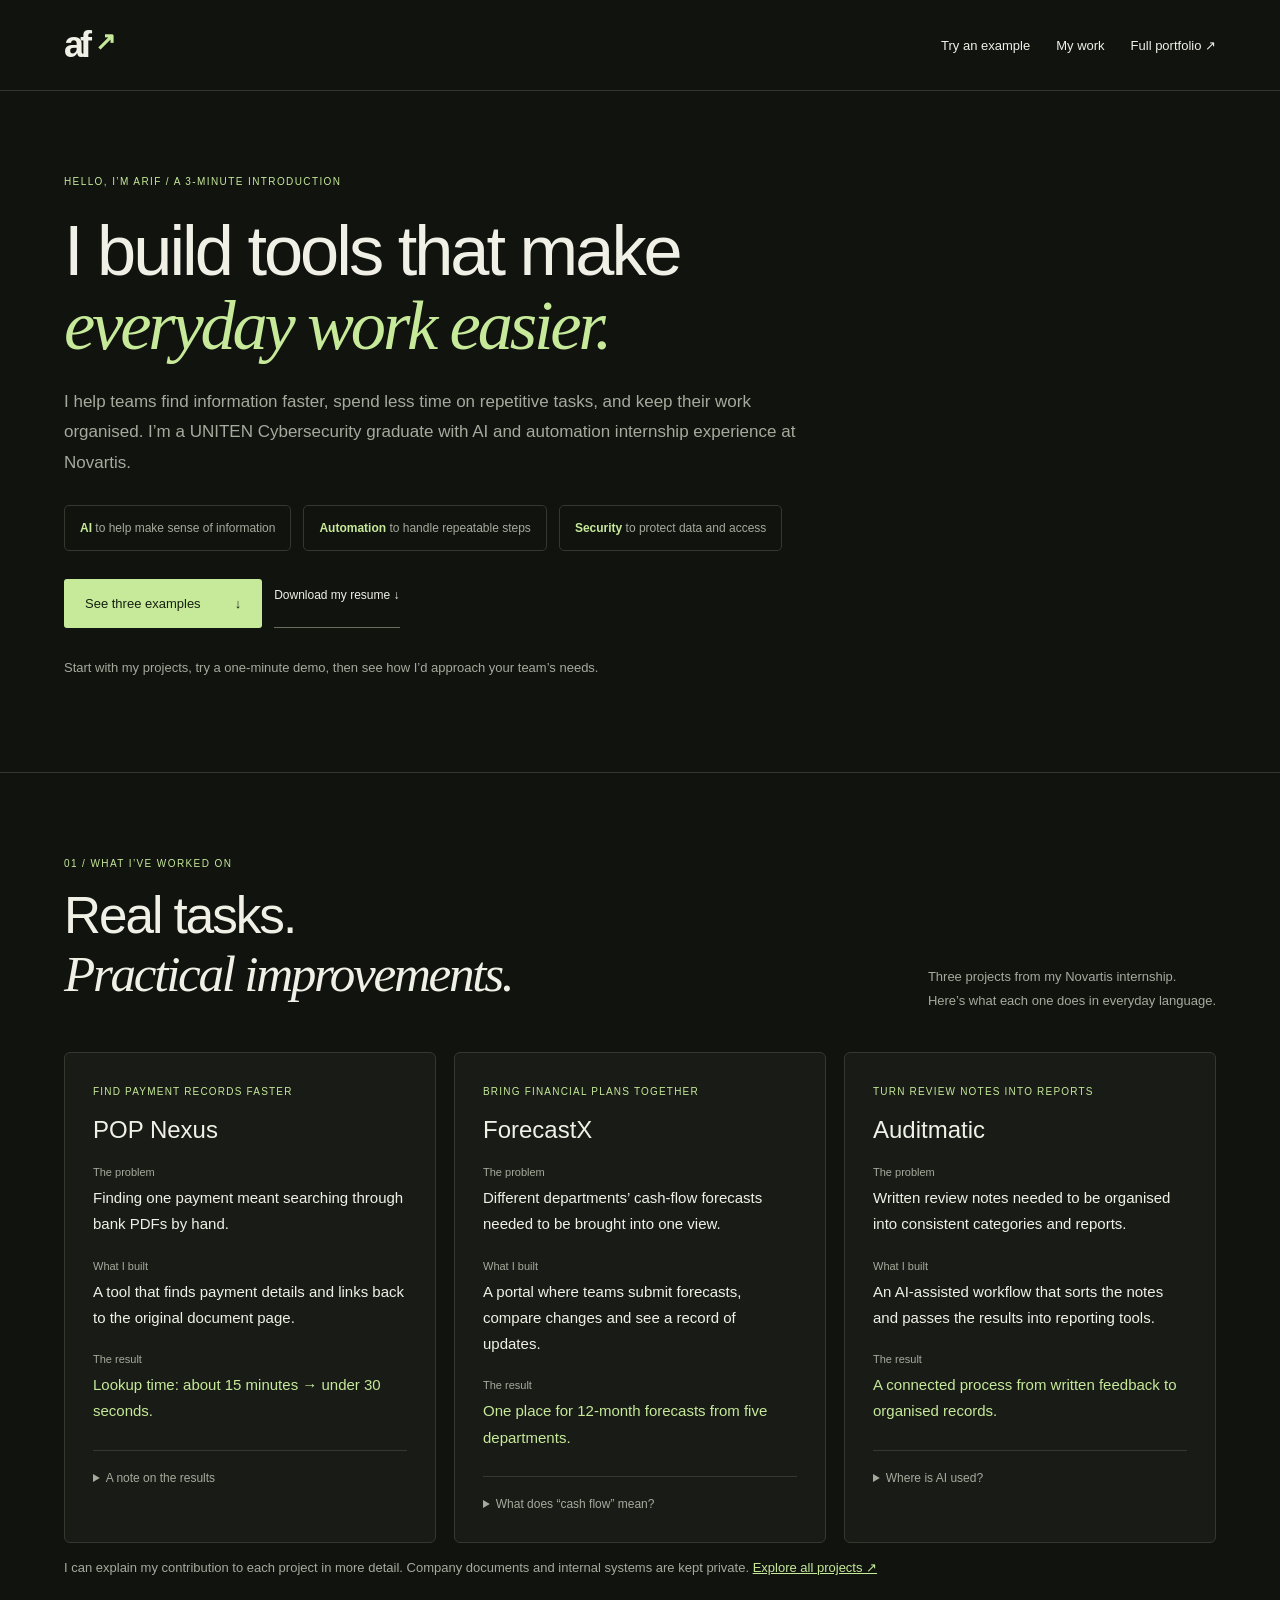
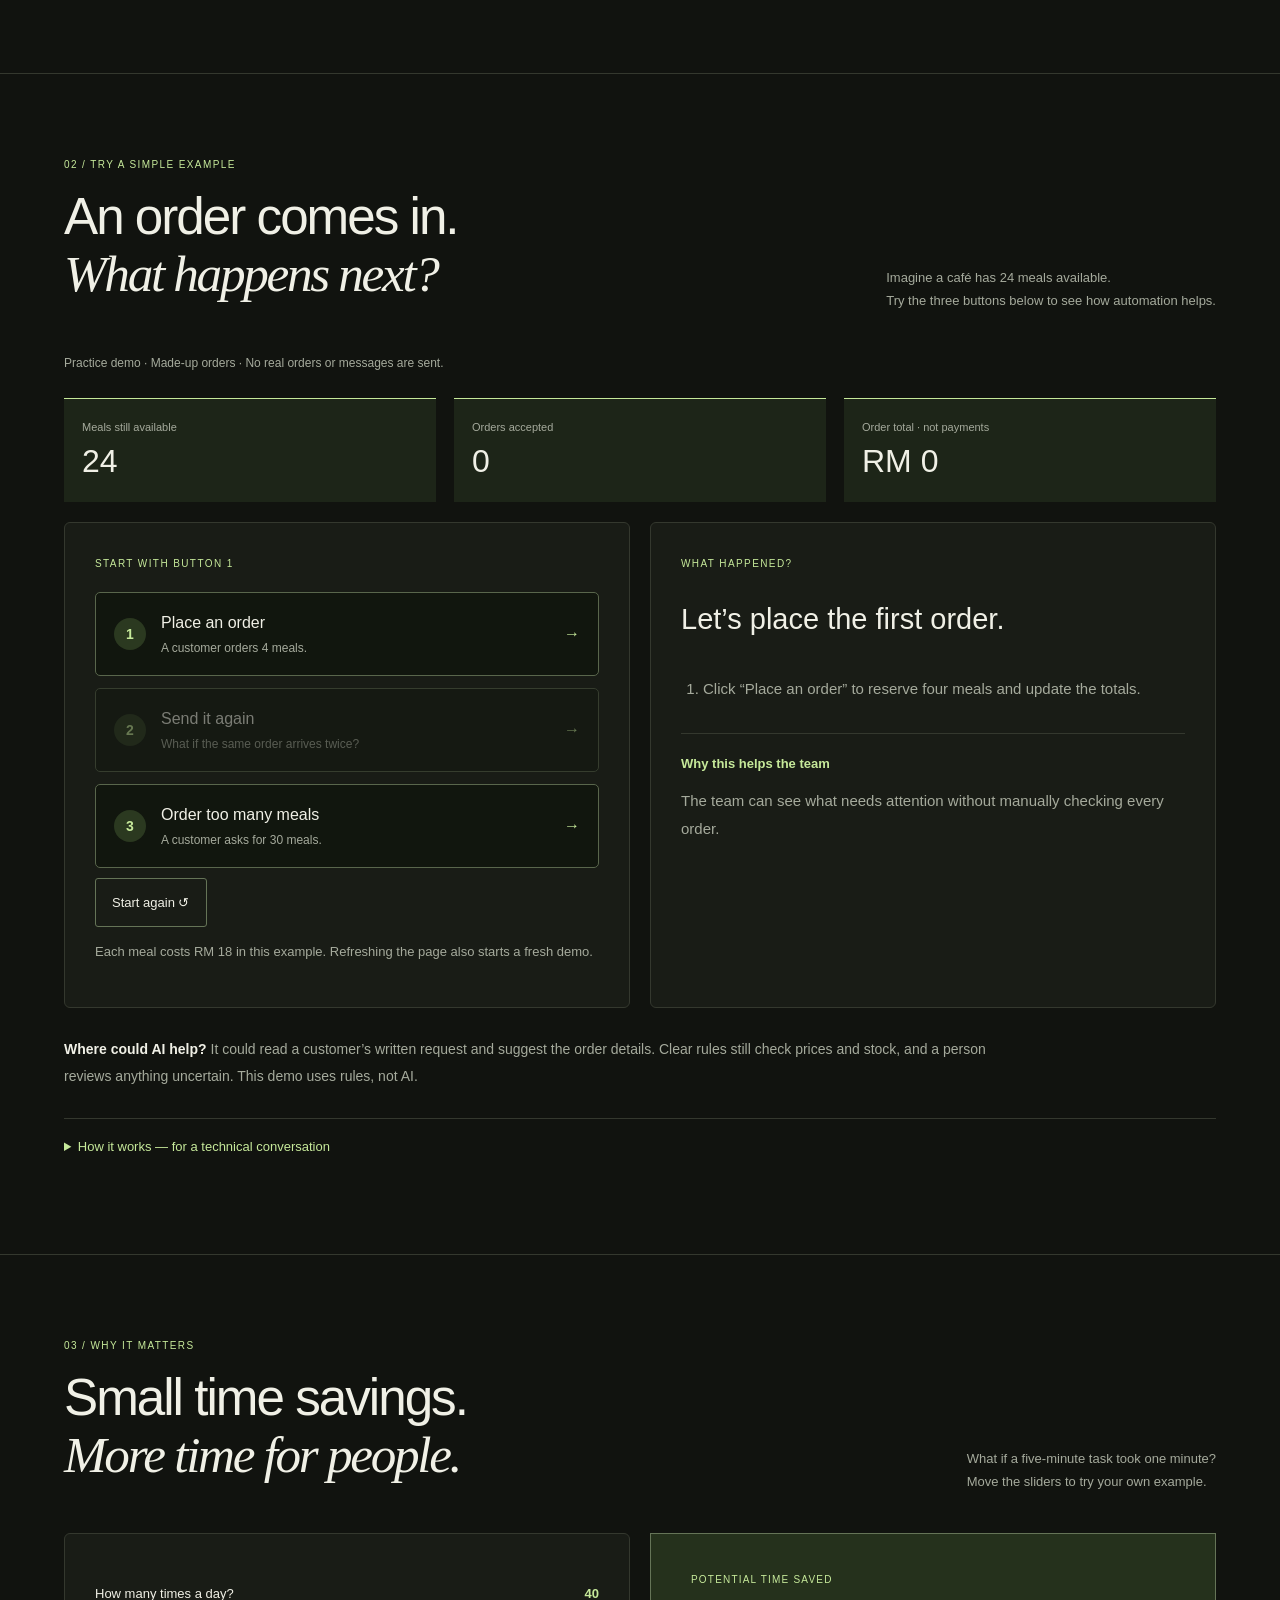
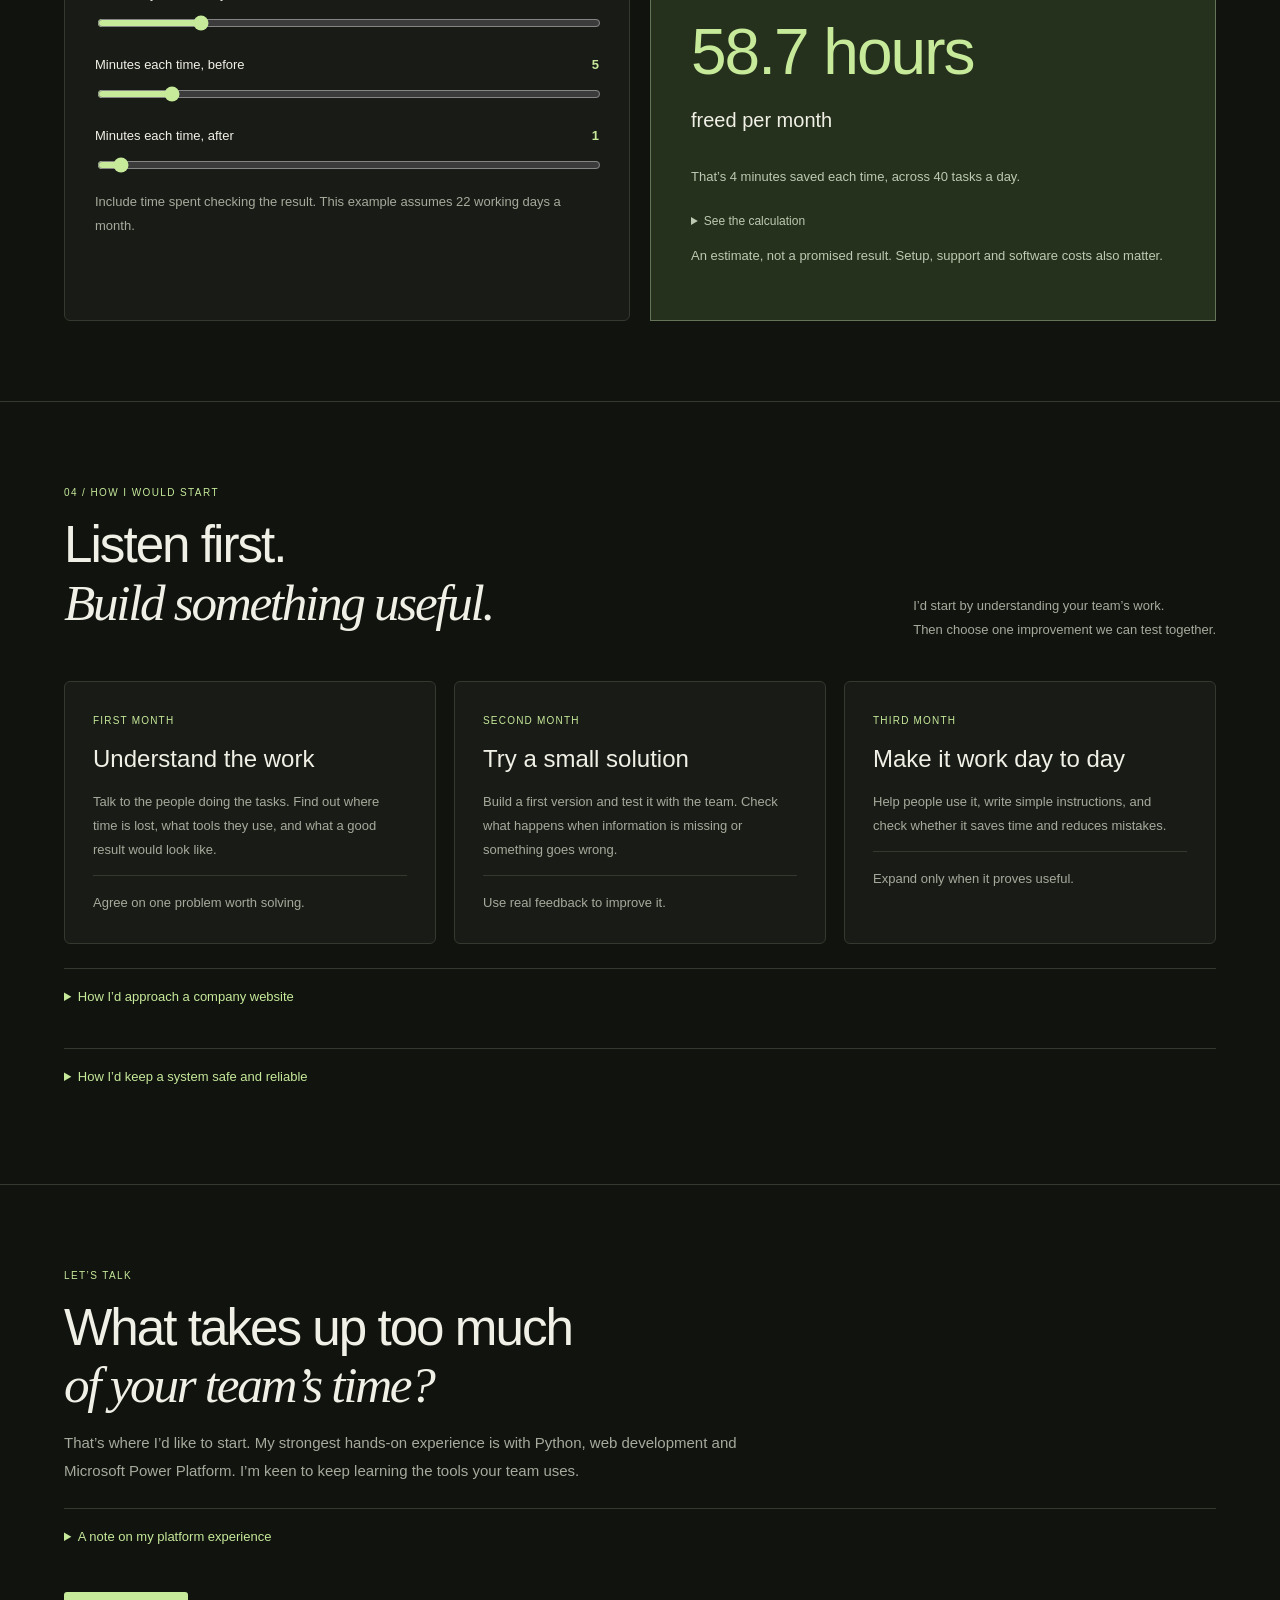
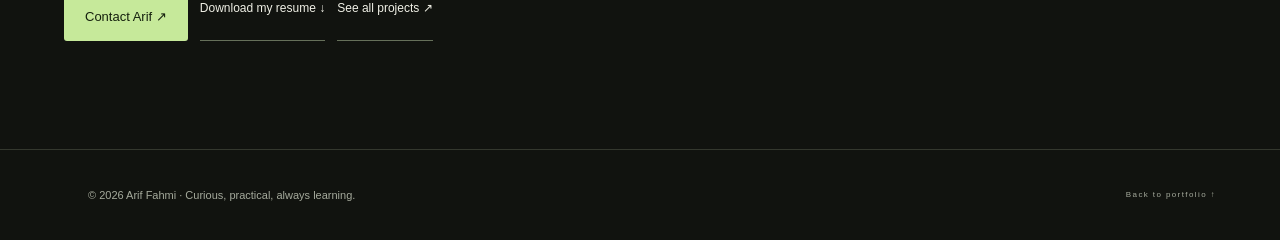
==== commit fb48d3c6: "Simplify portfolio for interviewers Add a plain-language interviewer walkthrough with three project " ====
--- a/business.html
+++ b/business.html
@@ -1,13 +1,19 @@
 <!doctype html>
-<html lang="en"><head><meta charset="utf-8"><meta name="viewport" content="width=device-width, initial-scale=1"><title>Business Systems Lab — Arif Fahmi</title><meta name="description" content="Explore Arif Fahmi’s approach to digital operations: an order automation prototype, measurable business value, website measurement and secure delivery."><meta name="theme-color" content="#11130f"><link rel="stylesheet" href="./styles.css"><link rel="stylesheet" href="./business.css"><script src="./business.js" defer></script></head>
-<body class="business-page"><a class="skip-link" href="#main">Skip to content</a><header class="business-header"><a class="brand" href="./index.html" aria-label="Arif Fahmi portfolio">af<span>↗</span></a><nav aria-label="Business lab navigation"><a href="#demo">Try the demo</a><a href="#value">Measure value</a><a href="./index.html#work">My projects ↗</a></nav></header>
-<main id="main"><section class="business-hero"><span class="eyebrow">ARIF FAHMI / BUSINESS SYSTEMS LAB</span><h1>From everyday friction<br>to <em>better operations.</em></h1><p>Connect the order. Check the stock. Make the next action clear. A small example of how I approach a business problem before choosing the technology.</p><div class="business-tags"><span>Working browser prototype</span><span>Synthetic sample data</span><span>No external integrations</span></div><a class="button primary" href="#demo">Explore the workflow <span>↘</span></a></section>
-<section class="business-section" aria-labelledby="evidence-title"><div class="section-heading"><div><span class="eyebrow">01 / EVIDENCE BEFORE PROMISES</span><h2 id="evidence-title">Built around<br><em>business outcomes.</em></h2></div><p>Professional experience from my resume.<br>New ideas below are labelled as prototypes.</p></div><div class="evidence-grid"><article><span>DOCUMENT RETRIEVAL</span><h3>POP Nexus</h3><strong>~15 min → &lt;30 sec</strong><p>Payment lookup with structured extraction and source-page links. The reported test sample had 82 correct extractions out of 82; this is not a general accuracy guarantee.</p><small>Transferable to supplier document retrieval.</small></article><article><span>INTERNAL SYSTEMS</span><h3>ForecastX</h3><strong>5 departments / 12 months</strong><p>A cash-flow forecasting portal with consolidation, variance tracking and audit trails.</p><small>Transferable to outlet reporting and approvals.</small></article><article><span>STRUCTURED REVIEW</span><h3>Auditmatic</h3><strong>Notes → classification → reporting</strong><p>AI-assisted interpretation of reviewer notes and structured reporting through Microsoft Power Platform.</p><small>Transferable to review queues and exception handling.</small></article></div><p class="business-note">These are transferable patterns, not claims of deployments in food and beverage operations. <a href="./index.html#work">Read the original case studies ↗</a></p></section>
-<section id="demo" class="business-section" aria-labelledby="demo-title"><div class="section-heading"><div><span class="eyebrow">02 / TRY THE OPERATION</span><h2 id="demo-title">A good workflow handles<br><em>the exceptions, too.</em></h2></div><p>A deterministic automation prototype.<br>No AI is required for stock arithmetic.</p></div><div class="ops-metrics"><div><span>Available meal sets</span><strong id="stock-count">24</strong></div><div><span>Accepted orders</span><strong id="order-count">0</strong></div><div><span>Accepted order value · sample</span><strong id="order-value">RM 0</strong></div></div>
-<div class="ops-layout"><div class="ops-panel"><span class="eyebrow">INCOMING ORDER / SAMPLE WEBHOOK</span><label for="scenario">Choose a scenario</label><select id="scenario"><option value="standard">Normal order · 4 meal sets</option><option value="large">Insufficient stock · 30 meal sets</option><option value="repeat">Repeat the normal order · same order ID</option></select><dl class="order-preview"><div><dt>Order ID</dt><dd id="sample-id">DEMO-1001</dd></div><div><dt>Quantity</dt><dd id="sample-qty">4</dd></div><div><dt>Price per set</dt><dd>RM 18 · illustrative</dd></div></dl><button id="process-order" class="button primary">Process sample order <span>→</span></button><button id="reset-ops" class="secondary">Reset demo</button><p class="business-note">The repeat scenario replays DEMO-1001. Run the normal order first to see duplicate protection. State lasts until refresh; reset restores 24 sets.</p></div>
-<div class="ops-panel"><span class="eyebrow">DECISION TRAIL</span><h3 id="ops-result" role="status">Ready for the first order.</h3><ol id="ops-log"><li>Choose a scenario to inspect validation, duplicate protection and stock handling.</li></ol><div class="ops-next"><strong>Where AI could help</strong><p>Extract an order from an unstructured message or suggest a reply. Validate required fields, price and availability with rules; route uncertain extraction to a person.</p></div></div></div><div class="production-strip"><b>To take this into production</b><p>Verify webhook signatures → persist order IDs → reserve stock in a database transaction → queue notifications with retry limits → alert an owner when delivery fails. Keep payment confirmation separate from order acceptance.</p></div>
-<details class="business-details"><summary>Inspect the local event log</summary><p>These are custom demo events held in memory, not GA4 events. Nothing is sent to Google, a store or a customer.</p><pre id="event-log">No events yet.</pre></details></section>
-<section class="business-section" id="value" aria-labelledby="value-title"><div class="section-heading"><div><span class="eyebrow">03 / MEASURE THE VALUE</span><h2 id="value-title">Make the benefit<br><em>testable.</em></h2></div><p>An estimate with visible assumptions.<br>Validate it with a small pilot.</p></div><div class="value-layout"><form id="value-form" class="ops-panel"><label for="tasks">Tasks per working day <output id="tasks-out">40</output></label><input id="tasks" type="range" min="1" max="200" value="40"><label for="before">Manual minutes per task <output id="before-out">5</output></label><input id="before" type="range" min="1" max="30" value="5"><label for="after">Minutes after automation, including review <output id="after-out">1</output></label><input id="after" type="range" min="0" max="30" value="1"><p class="business-note">Assumes 22 working days per month. Excludes setup, support and licence costs. These are sample assumptions, not company results.</p></form><div class="value-result" aria-live="polite"><span>ESTIMATED CAPACITY CHANGE</span><strong id="hours-saved">58.7 hours</strong><h3 id="value-caption">freed per month</h3><p id="value-formula">40 × (5 − 1) × 22 ÷ 60</p><p>Time freed is capacity, not guaranteed cash savings. Check error rate, adoption and maintenance effort alongside speed.</p></div></div></section>
-<section class="business-section" aria-labelledby="web-title"><div class="section-heading"><div><span class="eyebrow">04 / WEBSITES THAT SUPPORT THE BUSINESS</span><h2 id="web-title">From a visit<br><em>to a useful action.</em></h2></div><p>A proposed measurement plan.<br>Analytics are not installed on this portfolio.</p></div><div class="evidence-grid"><article><span>DISCOVERY</span><h3>Findable information</h3><p>Clear page titles, crawlable links, useful product or service information, mobile usability and fast pages. Answer real customer questions with accurate, visible content.</p><small>SEO, AEO and GEO share these foundations.</small></article><article><span>CONVERSION</span><h3>Track meaningful actions</h3><p>Use GA4 to understand behaviour, Tag Manager to manage tags and Search Console to diagnose search visibility. Verify events before relying on reports.</p><small>Proposed events: generate_lead after a valid enquiry; purchase after confirmed payment, using a transaction ID.</small></article><article><span>OPTIMISATION</span><h3>Improve one bottleneck</h3><p>Check where visitors drop off. Improve the mobile enquiry or checkout flow, then compare conversion and lead quality. For paid search, agree a budget and measure cost per qualified lead or order.</p><small>SEM experiments need reliable conversion tracking first.</small></article></div><p class="business-note">Further learning: <a href="https://developers.google.com/search/docs/fundamentals/ai-optimization-guide" target="_blank" rel="noopener noreferrer">Google Search guidance ↗</a> · <a href="https://support.google.com/analytics/answer/9267735" target="_blank" rel="noopener noreferrer">GA4 recommended events ↗</a></p></section>
-<section class="business-section" aria-labelledby="delivery-title"><div class="section-heading"><div><span class="eyebrow">05 / A PRACTICAL START</span><h2 id="delivery-title">Understand. Pilot.<br><em>Then improve.</em></h2></div><p>Proposed first 90 days.<br>Priorities depend on the team’s actual needs.</p></div><div class="evidence-grid roadmap"><article><span>DAYS 01–30</span><h3>Discover & baseline</h3><p>Meet operations, finance and marketing. Map the current tools, data owners, access and manual work. Choose one valuable, feasible problem and agree a baseline.</p><small>Deliverable: process map, backlog and agreed KPI.</small></article><article><span>DAYS 31–60</span><h3>Pilot & validate</h3><p>Build a small workflow in a test environment. Test normal, duplicate, missing-data and failure scenarios. Include staff in user acceptance testing.</p><small>Deliverable: working pilot, test evidence and feedback.</small></article><article><span>DAYS 61–90</span><h3>Roll out & measure</h3><p>Release gradually with a rollback plan. Train users, document support ownership and monitor errors, time per task and adoption before expanding.</p><small>Deliverable: measured results and the next improvement.</small></article></div><details class="business-details"><summary>My security and reliability checklist</summary><p>Least-privilege roles, MFA where supported, secrets kept on the server, input validation and minimal personal data collection. Define backup ownership and test restoration. Use staging, audit logs, monitoring, retry limits and a documented manual fallback.</p><p>This is a delivery approach; the browser prototype does not implement authentication, a live database, backups or an external notification service.</p></details></section>
-<section class="business-section business-close"><span class="eyebrow">THE WAY I WORK</span><h2>Start with the problem.<br><em>Earn the complexity.</em></h2><p>My strongest practical experience is in Python, web development and Microsoft Power Platform. This lab demonstrates transferable problem-solving; it is not evidence of a completed WordPress, WooCommerce, Shopify or paid-search deployment.</p><div class="business-tags"><a class="button primary" href="./index.html#work">Explore the case studies ↗</a><a class="text-link" href="mailto:farif1280@gmail.com">Let’s talk ↗</a></div></section></main><footer><p>© 2026 Arif Fahmi · Built for discussion. Designed for learning.</p><a href="./index.html">Back to portfolio ↑</a></footer><noscript><p class="business-note">Enable JavaScript to run the sample order automation and savings calculator. All project evidence and delivery plans remain readable.</p></noscript></body></html>+<html lang="en"><head><meta charset="utf-8"><meta name="viewport" content="width=device-width, initial-scale=1"><title>Meet Arif — A quick look at my work</title><meta name="description" content="Meet Arif Fahmi: three practical projects, a simple order demo, and how I help teams save time with AI and automation."><meta name="theme-color" content="#11130f"><link rel="stylesheet" href="./styles.css"><link rel="stylesheet" href="./business.css"><script src="./business.js" defer></script></head>
+<body class="business-page"><a class="skip-link" href="#main">Skip to content</a><header class="business-header"><a class="brand" href="./index.html" aria-label="Arif Fahmi portfolio">af<span>↗</span></a><nav aria-label="Interview walkthrough"><a href="#demo">Try an example</a><a href="#projects">My work</a><a href="./index.html">Full portfolio ↗</a></nav></header>
+<main id="main"><section class="business-hero"><span class="eyebrow">HELLO, I’M ARIF / A 3-MINUTE INTRODUCTION</span><h1>I build tools that make<br><em>everyday work easier.</em></h1><p>I help teams find information faster, spend less time on repetitive tasks, and keep their work organised. I’m a UNITEN Cybersecurity graduate with AI and automation internship experience at Novartis.</p><div class="intro-highlights"><span><b>AI</b> to help make sense of information</span><span><b>Automation</b> to handle repeatable steps</span><span><b>Security</b> to protect data and access</span></div><div class="business-tags"><a class="button primary" href="#projects">See three examples <span>↓</span></a><a class="text-link" href="./arif-fahmi-resume.pdf" download>Download my resume ↓</a></div><p class="quick-route">Start with my projects, try a one-minute demo, then see how I’d approach your team’s needs.</p></section>
+<section id="projects" class="business-section" aria-labelledby="evidence-title"><div class="section-heading"><div><span class="eyebrow">01 / WHAT I’VE WORKED ON</span><h2 id="evidence-title">Real tasks.<br><em>Practical improvements.</em></h2></div><p>Three projects from my Novartis internship.<br>Here’s what each one does in everyday language.</p></div><div class="evidence-grid plain-projects">
+<article><span>FIND PAYMENT RECORDS FASTER</span><h3>POP Nexus</h3><dl><dt>The problem</dt><dd>Finding one payment meant searching through bank PDFs by hand.</dd><dt>What I built</dt><dd>A tool that finds payment details and links back to the original document page.</dd><dt>The result</dt><dd class="plain-result">Lookup time: about 15 minutes → under 30 seconds.</dd></dl><details><summary>A note on the results</summary><p>These results are reported in my resume. A test sample had 82 correct extractions out of 82; performance on other documents can vary.</p></details></article>
+<article><span>BRING FINANCIAL PLANS TOGETHER</span><h3>ForecastX</h3><dl><dt>The problem</dt><dd>Different departments’ cash-flow forecasts needed to be brought into one view.</dd><dt>What I built</dt><dd>A portal where teams submit forecasts, compare changes and see a record of updates.</dd><dt>The result</dt><dd class="plain-result">One place for 12-month forecasts from five departments.</dd></dl><details><summary>What does “cash flow” mean?</summary><p>The money a business expects to receive and spend. A forecast helps a team plan ahead.</p></details></article>
+<article><span>TURN REVIEW NOTES INTO REPORTS</span><h3>Auditmatic</h3><dl><dt>The problem</dt><dd>Written review notes needed to be organised into consistent categories and reports.</dd><dt>What I built</dt><dd>An AI-assisted workflow that sorts the notes and passes the results into reporting tools.</dd><dt>The result</dt><dd class="plain-result">A connected process from written feedback to organised records.</dd></dl><details><summary>Where is AI used?</summary><p>AI helps interpret and categorise written notes. The workflow then moves the results into Excel, SharePoint and Power BI for reporting.</p></details></article>
+</div><p class="business-note">I can explain my contribution to each project in more detail. Company documents and internal systems are kept private. <a href="./index.html#work">Explore all projects ↗</a></p></section>
+<section id="demo" class="business-section" aria-labelledby="demo-title"><div class="section-heading"><div><span class="eyebrow">02 / TRY A SIMPLE EXAMPLE</span><h2 id="demo-title">An order comes in.<br><em>What happens next?</em></h2></div><p>Imagine a café has 24 meals available.<br>Try the three buttons below to see how automation helps.</p></div><p class="demo-notice">Practice demo · Made-up orders · No real orders or messages are sent.</p><div class="ops-metrics"><div><span>Meals still available</span><strong id="stock-count">24</strong></div><div><span>Orders accepted</span><strong id="order-count">0</strong></div><div><span>Order total · not payments</span><strong id="order-value">RM 0</strong></div></div>
+<div class="ops-layout"><div class="ops-panel"><span class="eyebrow">START WITH BUTTON 1</span><div class="scenario-buttons"><button type="button" data-scenario="standard"><b>1</b><span>Place an order<small>A customer orders 4 meals.</small></span><i aria-hidden="true">→</i></button><button type="button" data-scenario="repeat" disabled><b>2</b><span>Send it again<small>What if the same order arrives twice?</small></span><i aria-hidden="true">→</i></button><button type="button" data-scenario="large"><b>3</b><span>Order too many meals<small>A customer asks for 30 meals.</small></span><i aria-hidden="true">→</i></button></div><button id="reset-ops" class="secondary">Start again ↺</button><p class="business-note">Each meal costs RM 18 in this example. Refreshing the page also starts a fresh demo.</p></div>
+<div class="ops-panel outcome-panel"><span class="eyebrow">WHAT HAPPENED?</span><h3 id="ops-result" role="status">Let’s place the first order.</h3><ol id="ops-log"><li>Click “Place an order” to reserve four meals and update the totals.</li></ol><div class="ops-next"><strong>Why this helps the team</strong><p id="ops-benefit">The team can see what needs attention without manually checking every order.</p></div></div></div>
+<p class="human-takeaway"><b>Where could AI help?</b> It could read a customer’s written request and suggest the order details. Clear rules still check prices and stock, and a person reviews anything uncertain. This demo uses rules, not AI.</p>
+<details class="business-details"><summary>How it works — for a technical conversation</summary><p>The demo checks the order ID to avoid processing the same order twice, checks available stock, and updates the displayed totals. Everything stays in this page and resets on refresh.</p><p>A live version would need a database, verified incoming requests, safe stock updates when orders arrive together, and notifications with retries. Payment confirmation would be a separate step.</p><details><summary>View the demo event log</summary><p>This log is only for this example. It is not connected to Google Analytics or a store.</p><pre id="event-log">No events yet.</pre></details></details></section>
+<section class="business-section" id="value" aria-labelledby="value-title"><div class="section-heading"><div><span class="eyebrow">03 / WHY IT MATTERS</span><h2 id="value-title">Small time savings.<br><em>More time for people.</em></h2></div><p>What if a five-minute task took one minute?<br>Move the sliders to try your own example.</p></div><div class="value-layout"><form id="value-form" class="ops-panel"><label for="tasks">How many times a day? <output id="tasks-out">40</output></label><input id="tasks" type="range" min="1" max="200" value="40"><label for="before">Minutes each time, before <output id="before-out">5</output></label><input id="before" type="range" min="1" max="30" value="5"><label for="after">Minutes each time, after <output id="after-out">1</output></label><input id="after" type="range" min="0" max="30" value="1"><p class="business-note">Include time spent checking the result. This example assumes 22 working days a month.</p></form><div class="value-result" aria-live="polite"><span>POTENTIAL TIME SAVED</span><strong id="hours-saved">58.7 hours</strong><h3 id="value-caption">freed per month</h3><p id="value-story">That’s 4 minutes saved each time, across 40 tasks a day.</p><details><summary>See the calculation</summary><p id="value-formula">40 × (5 − 1) × 22 ÷ 60</p></details><p>An estimate, not a promised result. Setup, support and software costs also matter.</p></div></div></section>
+<section class="business-section" aria-labelledby="delivery-title"><div class="section-heading"><div><span class="eyebrow">04 / HOW I WOULD START</span><h2 id="delivery-title">Listen first.<br><em>Build something useful.</em></h2></div><p>I’d start by understanding your team’s work.<br>Then choose one improvement we can test together.</p></div><div class="evidence-grid roadmap"><article><span>FIRST MONTH</span><h3>Understand the work</h3><p>Talk to the people doing the tasks. Find out where time is lost, what tools they use, and what a good result would look like.</p><small>Agree on one problem worth solving.</small></article><article><span>SECOND MONTH</span><h3>Try a small solution</h3><p>Build a first version and test it with the team. Check what happens when information is missing or something goes wrong.</p><small>Use real feedback to improve it.</small></article><article><span>THIRD MONTH</span><h3>Make it work day to day</h3><p>Help people use it, write simple instructions, and check whether it saves time and reduces mistakes.</p><small>Expand only when it proves useful.</small></article></div>
+<details class="business-details"><summary>How I’d approach a company website</summary><div class="simple-columns"><div><h3>Help people find it</h3><p>Use clear page titles, helpful information and pages that work well on phones. Make it easy to find answers about products and services.</p></div><div><h3>Make the next step easy</h3><p>Help visitors enquire or order without confusion. Check where people get stuck and improve one step at a time.</p></div><div><h3>Check whether it helps</h3><p>Measure useful actions, such as completed enquiries and purchases, instead of looking only at visitor numbers.</p></div></div><p>Tools I would learn or use as appropriate: Google Analytics 4 for visitor behaviour, Tag Manager for measurement tags, and Search Console for search visibility. This is a proposed approach; these tools are not installed on this portfolio.</p><p><a href="https://developers.google.com/search/docs/fundamentals/ai-optimization-guide" target="_blank" rel="noopener noreferrer">Google’s search guidance ↗</a> · <a href="https://support.google.com/analytics/answer/9267735" target="_blank" rel="noopener noreferrer">Measuring useful actions with GA4 ↗</a></p></details>
+<details class="business-details"><summary>How I’d keep a system safe and reliable</summary><p>Give people only the access they need. Protect passwords and confidential data. Keep backups and check that they can be restored. Make errors visible, assign someone to respond, and keep a manual backup process.</p><p>These are practices for a live system. The sample order demo has no login, live database or backup service.</p></details></section>
+<section class="business-section business-close"><span class="eyebrow">LET’S TALK</span><h2>What takes up too much<br><em>of your team’s time?</em></h2><p>That’s where I’d like to start. My strongest hands-on experience is with Python, web development and Microsoft Power Platform. I’m keen to keep learning the tools your team uses.</p><details class="business-details"><summary>A note on my platform experience</summary><p>This portfolio shows my web and automation skills. It does not claim production experience with WordPress, WooCommerce, Shopify or paid-search campaigns.</p></details><div class="business-tags"><a class="button primary" href="mailto:farif1280@gmail.com">Contact Arif ↗</a><a class="text-link" href="./arif-fahmi-resume.pdf" download>Download my resume ↓</a><a class="text-link" href="./index.html#work">See all projects ↗</a></div></section></main><footer><p>© 2026 Arif Fahmi · Curious, practical, always learning.</p><a href="./index.html">Back to portfolio ↑</a></footer><noscript><p class="business-note">Enable JavaScript to try the demo and calculator. You can still read about all the projects here.</p></noscript></body></html>
--- a/business.css
+++ b/business.css
@@ -1,2 +1,5 @@
 
 .business-header{max-width:1440px;margin:auto;padding:24px 5%;display:flex;align-items:center;justify-content:space-between;border-bottom:1px solid var(--line)}.business-header nav{display:flex;gap:26px;font-size:13px}.business-hero,.business-section{max-width:1440px;margin:auto;padding:80px 5%;border-bottom:1px solid var(--line)}.business-hero h1{font-size:clamp(42px,5.5vw,80px);line-height:1.05;letter-spacing:-3px;font-weight:400;margin:24px 0}.business-hero h1 em{color:var(--accent)}.business-hero>p{max-width:680px;font-size:17px;line-height:1.8;color:var(--muted)}.business-tags{display:flex;gap:12px;flex-wrap:wrap;margin:28px 0}.business-tags>span{border:1px solid var(--line);border-radius:30px;padding:9px 13px;font-size:11px;color:var(--muted)}.business-section .section-heading{margin-bottom:35px}.business-section h2{font-size:clamp(32px,4vw,54px);font-weight:400;letter-spacing:-2px;line-height:1.12;margin:15px 0}.evidence-grid{display:grid;grid-template-columns:repeat(3,minmax(0,1fr));gap:18px}.evidence-grid article{padding:28px;border:1px solid var(--line);background:var(--panel);border-radius:6px}.evidence-grid article>span,.value-result>span{font-size:10px;letter-spacing:1.2px;color:var(--accent)}.evidence-grid h3{font-size:24px;font-weight:400;margin:17px 0}.evidence-grid strong{font-size:17px;color:var(--accent);line-height:1.5}.evidence-grid p,.evidence-grid small,.business-note,.ops-panel p,.production-strip p,.business-details p,.business-close>p{font-size:13px;color:var(--muted);line-height:1.85}.evidence-grid small{display:block;border-top:1px solid var(--line);padding-top:15px}.business-note a,.business-details a{color:var(--accent);text-decoration:underline}.ops-metrics{display:grid;grid-template-columns:repeat(3,1fr);gap:18px;margin-bottom:20px}.ops-metrics>div{border-top:1px solid var(--accent);padding:22px 18px;background:#1d2518}.ops-metrics span{font-size:11px;color:var(--muted);display:block}.ops-metrics strong{font-size:32px;display:block;font-weight:400;margin-top:10px}.ops-layout,.value-layout{display:grid;grid-template-columns:1fr 1fr;gap:20px}.ops-panel{background:var(--panel);padding:30px;border:1px solid var(--line);border-radius:6px;min-width:0}.ops-panel label{display:block;font-size:13px;margin:22px 0 12px}.ops-panel select{width:100%;background:#11160e;color:var(--ink);padding:15px;border:1px solid #657457;border-radius:4px;font-size:14px;white-space:normal}.order-preview>div{display:flex;justify-content:space-between;border-bottom:1px solid var(--line);padding:14px 0;font-size:12px;gap:16px}.order-preview dt{color:var(--muted)}.order-preview dd{margin:0;text-align:right}.secondary{border:1px solid #657457;border-radius:3px;padding:16px;background:transparent;font-size:13px;margin-top:10px}.ops-panel h3{font-size:25px;font-weight:400;line-height:1.3}.ops-panel ol{padding-left:22px;font-size:13px;line-height:1.85;color:var(--muted)}.ops-panel li{padding:7px 0}.ops-next{border-top:1px solid var(--line);padding-top:20px;margin-top:24px}.ops-next strong{color:var(--accent);font-size:13px}.production-strip{padding:22px 28px;background:#222d1b;border-left:2px solid var(--accent);margin-top:22px}.production-strip b{font-size:13px}.production-strip p{margin-bottom:0}.business-details{margin-top:24px;border-top:1px solid var(--line);padding:20px 0;font-size:13px}.business-details summary{cursor:pointer;color:var(--accent)}.business-details pre{font-size:12px;line-height:1.6;white-space:pre-wrap;overflow-wrap:anywhere;background:#0e110b;padding:20px;max-height:300px;overflow:auto}.value-layout input{width:100%;accent-color:var(--accent)}.value-layout output{float:right;color:var(--accent);font-weight:bold}.value-result{border:1px solid #657457;padding:40px;background:#25311c;display:flex;flex-direction:column;justify-content:center}.value-result strong{font-size:clamp(38px,5vw,66px);font-weight:400;letter-spacing:-2px;color:var(--accent);margin-top:30px}.value-result h3{font-size:20px;font-weight:400}.value-result p{font-size:13px;line-height:1.8;color:#bdc9b2}.business-close>p{max-width:720px;font-size:15px}.business-page :focus-visible{outline:2px solid var(--accent);outline-offset:4px}.business-page footer{padding:28px 5%;gap:20px;flex-wrap:wrap}.tour-banner{display:flex;align-items:center;justify-content:space-between;gap:24px;padding:28px 5%;border-bottom:1px solid var(--line);background:#202b18;max-width:1600px;margin:auto}.tour-banner p{margin:7px 0 0;color:var(--muted);font-size:13px;line-height:1.7}.tour-banner strong{font-size:18px;font-weight:400}.tour-banner .button{flex-shrink:0}@media(max-width:760px){.business-header nav{gap:15px;font-size:11px}.business-header nav a:first-child{display:none}.business-hero,.business-section{padding:50px 6%}.business-hero h1{letter-spacing:-1.5px}.evidence-grid,.ops-layout,.value-layout{grid-template-columns:1fr}.ops-metrics{gap:8px}.ops-metrics>div{padding:16px 10px}.ops-metrics span{font-size:10px;line-height:1.6}.ops-metrics strong{font-size:24px}.ops-panel{padding:23px}.evidence-grid article{padding:24px}.tour-banner{align-items:flex-start;flex-direction:column;padding:25px 6%}.business-section .section-heading{display:block}.value-result{padding:30px}.business-page footer>a:last-child{display:block}.business-details pre{font-size:11px}}@media(prefers-reduced-motion:reduce){html{scroll-behavior:auto}}
+
+/* Interviewer walkthrough: plain language and guided actions. */
+.business-hero>p{max-width:750px}.business-hero .quick-route{font-size:13px;max-width:700px}.intro-highlights{display:flex;flex-wrap:wrap;gap:12px;margin-top:26px}.intro-highlights>span{font-size:12px;line-height:1.7;border:1px solid var(--line);padding:12px 15px;border-radius:5px;color:var(--muted)}.intro-highlights b{color:var(--accent)}.plain-projects dl{margin:0}.plain-projects dt{font-size:11px;color:var(--muted);margin-top:22px}.plain-projects dd{margin:7px 0 0;font-size:15px;line-height:1.75}.plain-projects .plain-result{color:var(--accent)}.plain-projects details{border-top:1px solid var(--line);margin-top:25px;padding-top:18px}.plain-projects summary,.value-result summary{font-size:12px;color:var(--muted);cursor:pointer;line-height:1.6}.demo-notice{font-size:12px;line-height:1.8;color:var(--muted);margin:0 0 24px}.scenario-buttons{display:grid;gap:12px;margin-top:20px}.scenario-buttons button{display:flex;align-items:center;gap:15px;width:100%;padding:18px;text-align:left;background:#11160e;border:1px solid #59664c;border-radius:5px}.scenario-buttons button>b{display:grid;place-items:center;flex-shrink:0;width:32px;height:32px;border-radius:50%;background:#2b3920;color:var(--accent);font-size:14px}.scenario-buttons button>span{font-size:16px;font-weight:500;line-height:1.5}.scenario-buttons small{display:block;font-size:12px;font-weight:400;color:var(--muted);margin-top:4px}.scenario-buttons i{font-style:normal;margin-left:auto;color:var(--accent)}.scenario-buttons button:hover:not(:disabled),.scenario-buttons .scenario-selected{border-color:var(--accent);background:#25311c}.scenario-buttons button:disabled{opacity:.45;cursor:not-allowed}.outcome-panel h3{font-size:29px;line-height:1.3}.outcome-panel ol{font-size:15px;line-height:1.8}.outcome-panel .ops-next p{font-size:15px}.human-takeaway{font-size:14px;line-height:1.9;max-width:950px;margin:28px 0;color:var(--muted)}.human-takeaway b{color:var(--ink)}.simple-columns{display:grid;grid-template-columns:repeat(3,1fr);gap:25px;margin-top:24px}.simple-columns h3{font-size:17px;font-weight:400}.business-details>details{margin-top:20px}.business-page details summary:focus-visible{outline:2px solid var(--accent);outline-offset:5px}.business-page footer p{font-size:11px}.value-result details{margin-top:10px}.value-result summary{color:#bdc9b2}.dialog-technical{border-top:1px solid var(--line);margin:25px 0 10px;padding-top:20px}.dialog-technical>summary{font-size:13px;color:var(--accent);cursor:pointer}.dialog-technical .dialog-section{margin-top:18px}.dialog-technical p{color:var(--muted);font-size:13px;line-height:1.8}@media(max-width:760px){.intro-highlights{display:grid;gap:8px}.simple-columns{grid-template-columns:1fr;gap:5px}.scenario-buttons button{padding:15px;gap:11px}.scenario-buttons button>span{font-size:15px}.scenario-buttons small{font-size:12px}.outcome-panel h3{font-size:25px}.plain-projects dd{font-size:15px}.business-hero h1{font-size:42px}.business-page footer p{margin:0}.ops-metrics strong{font-size:23px}}
